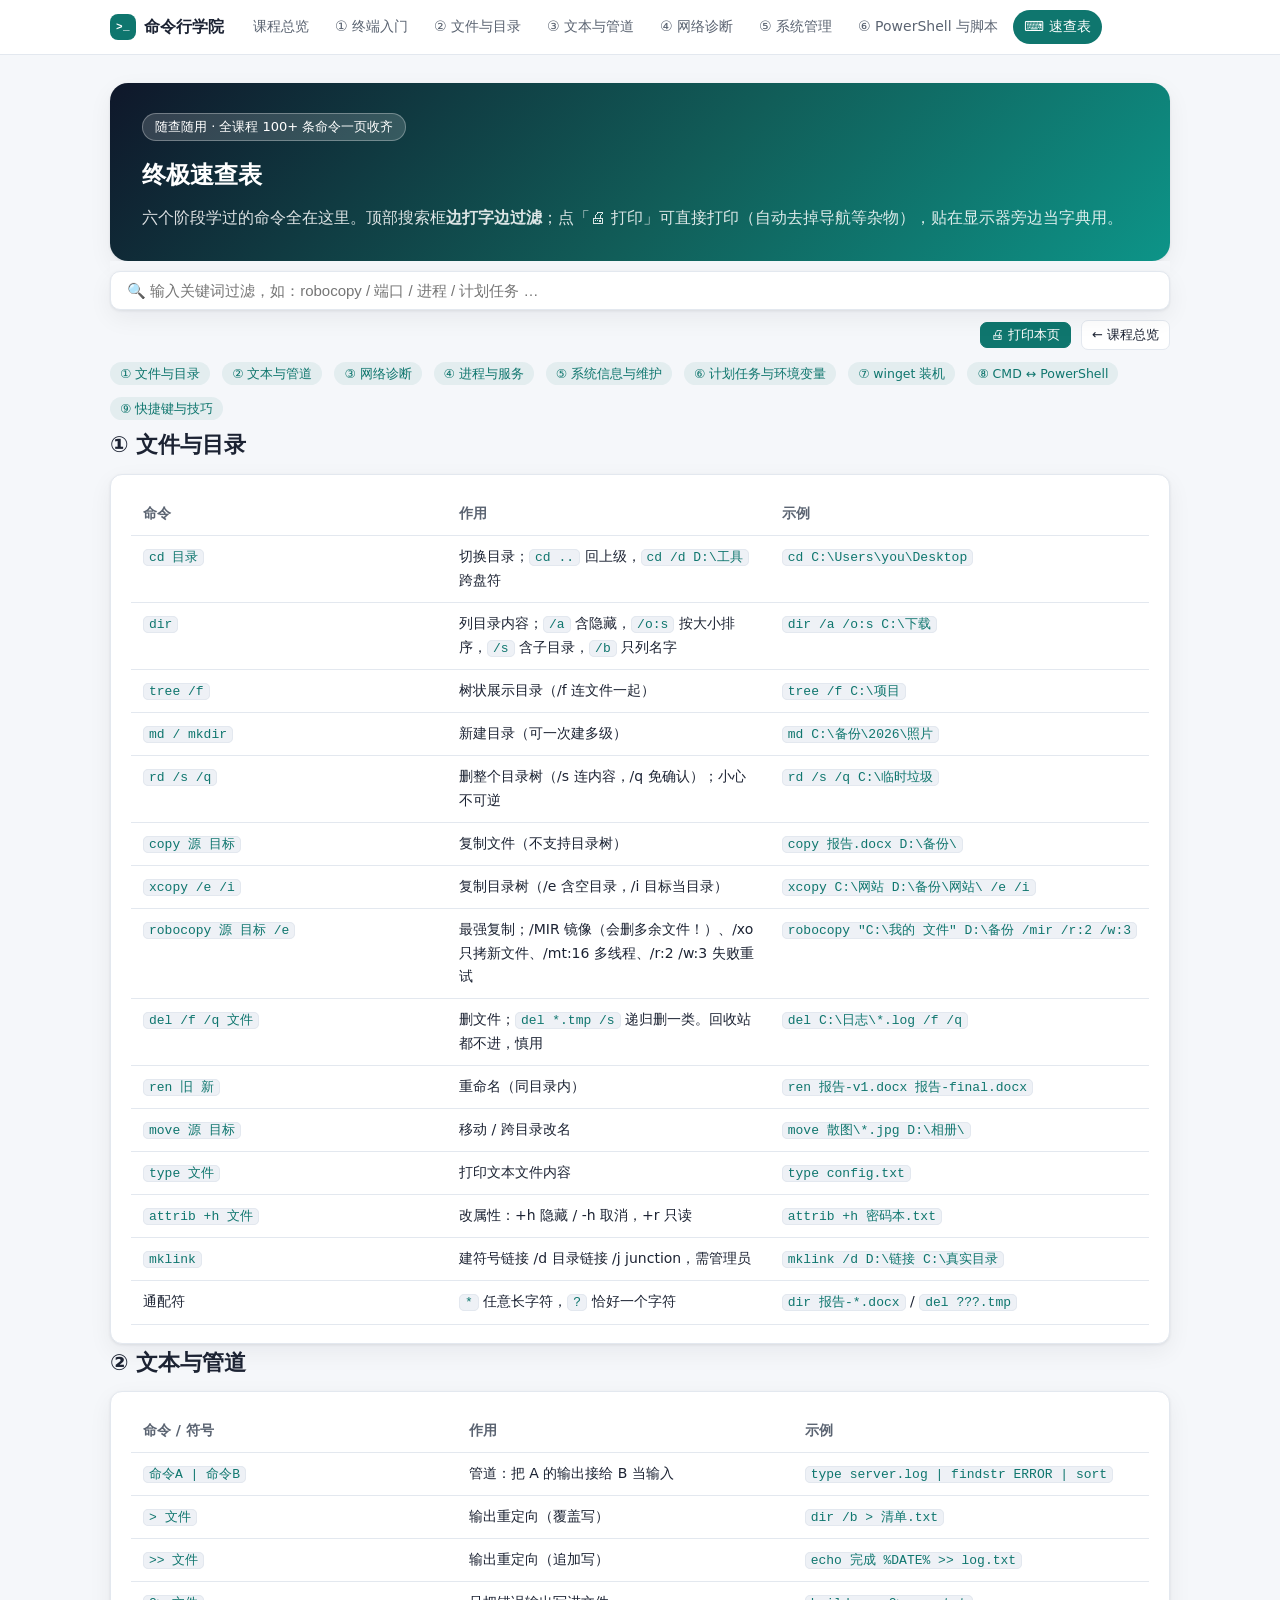
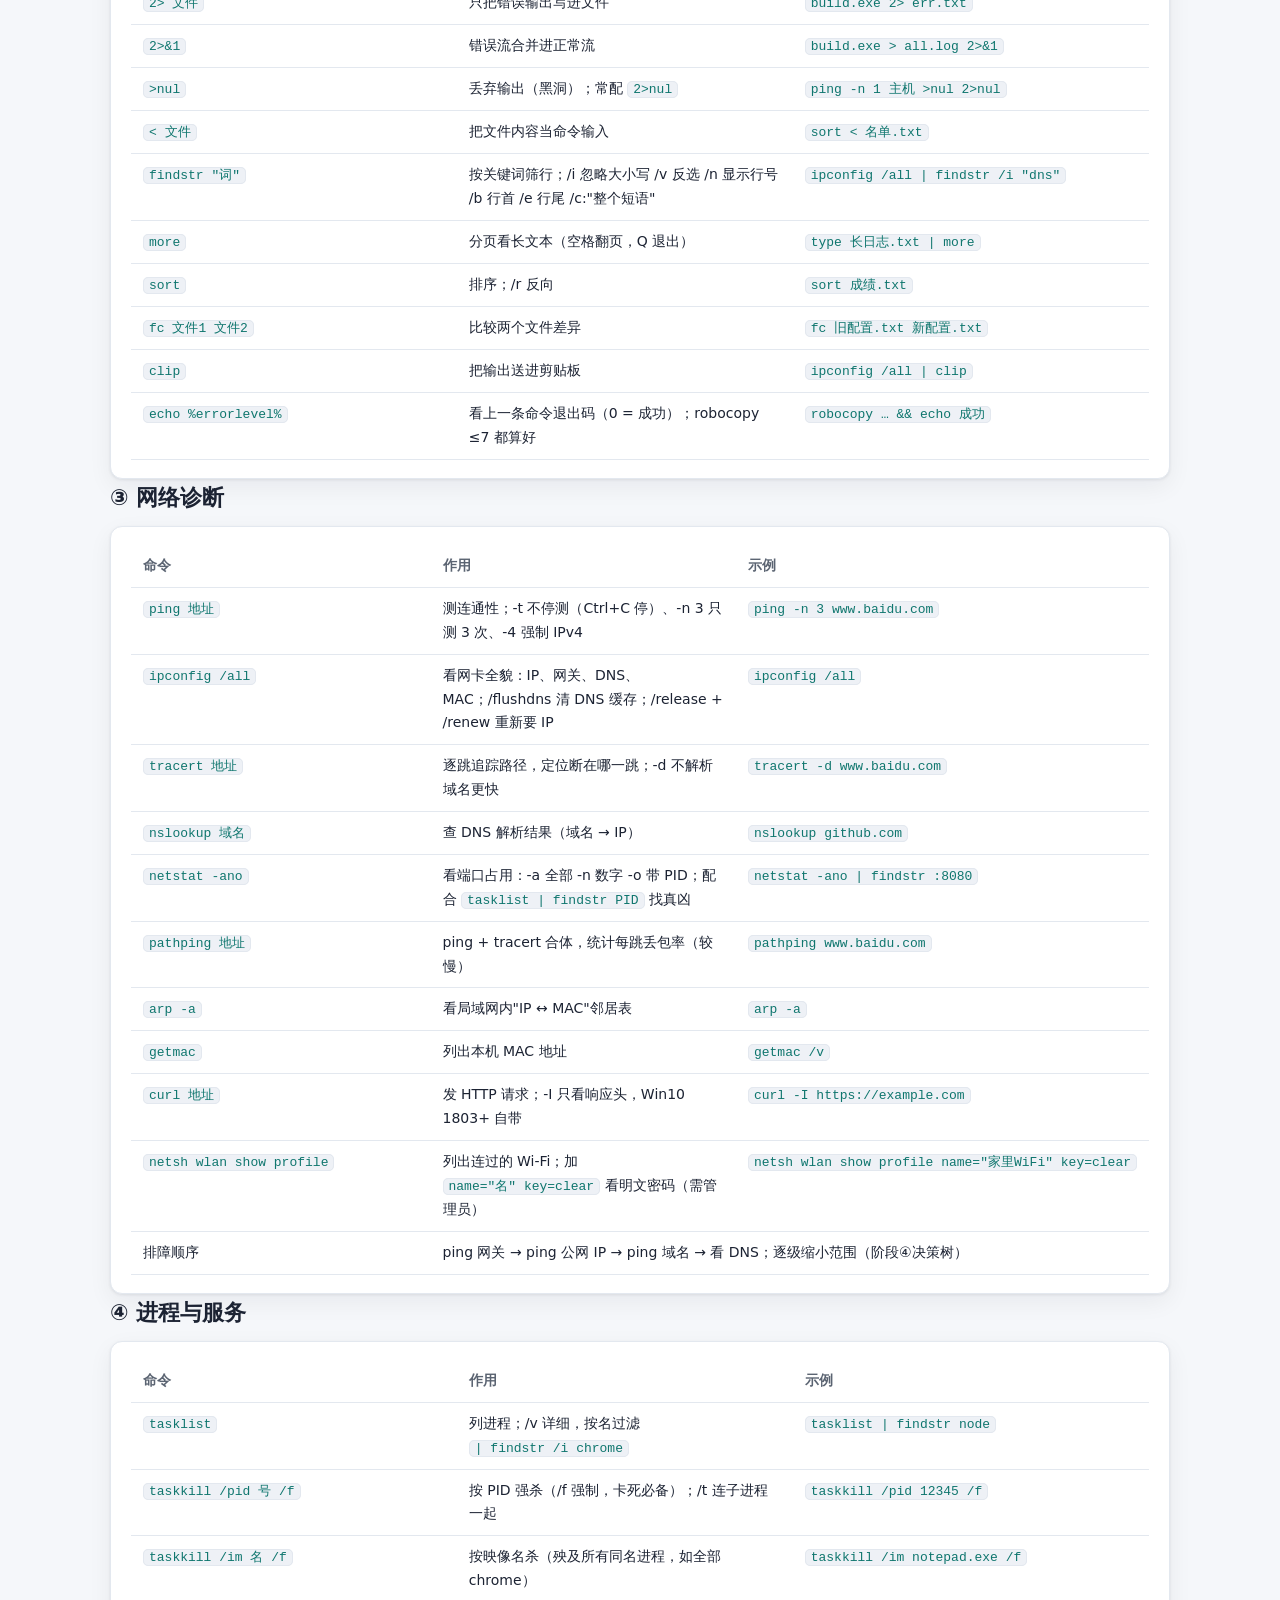
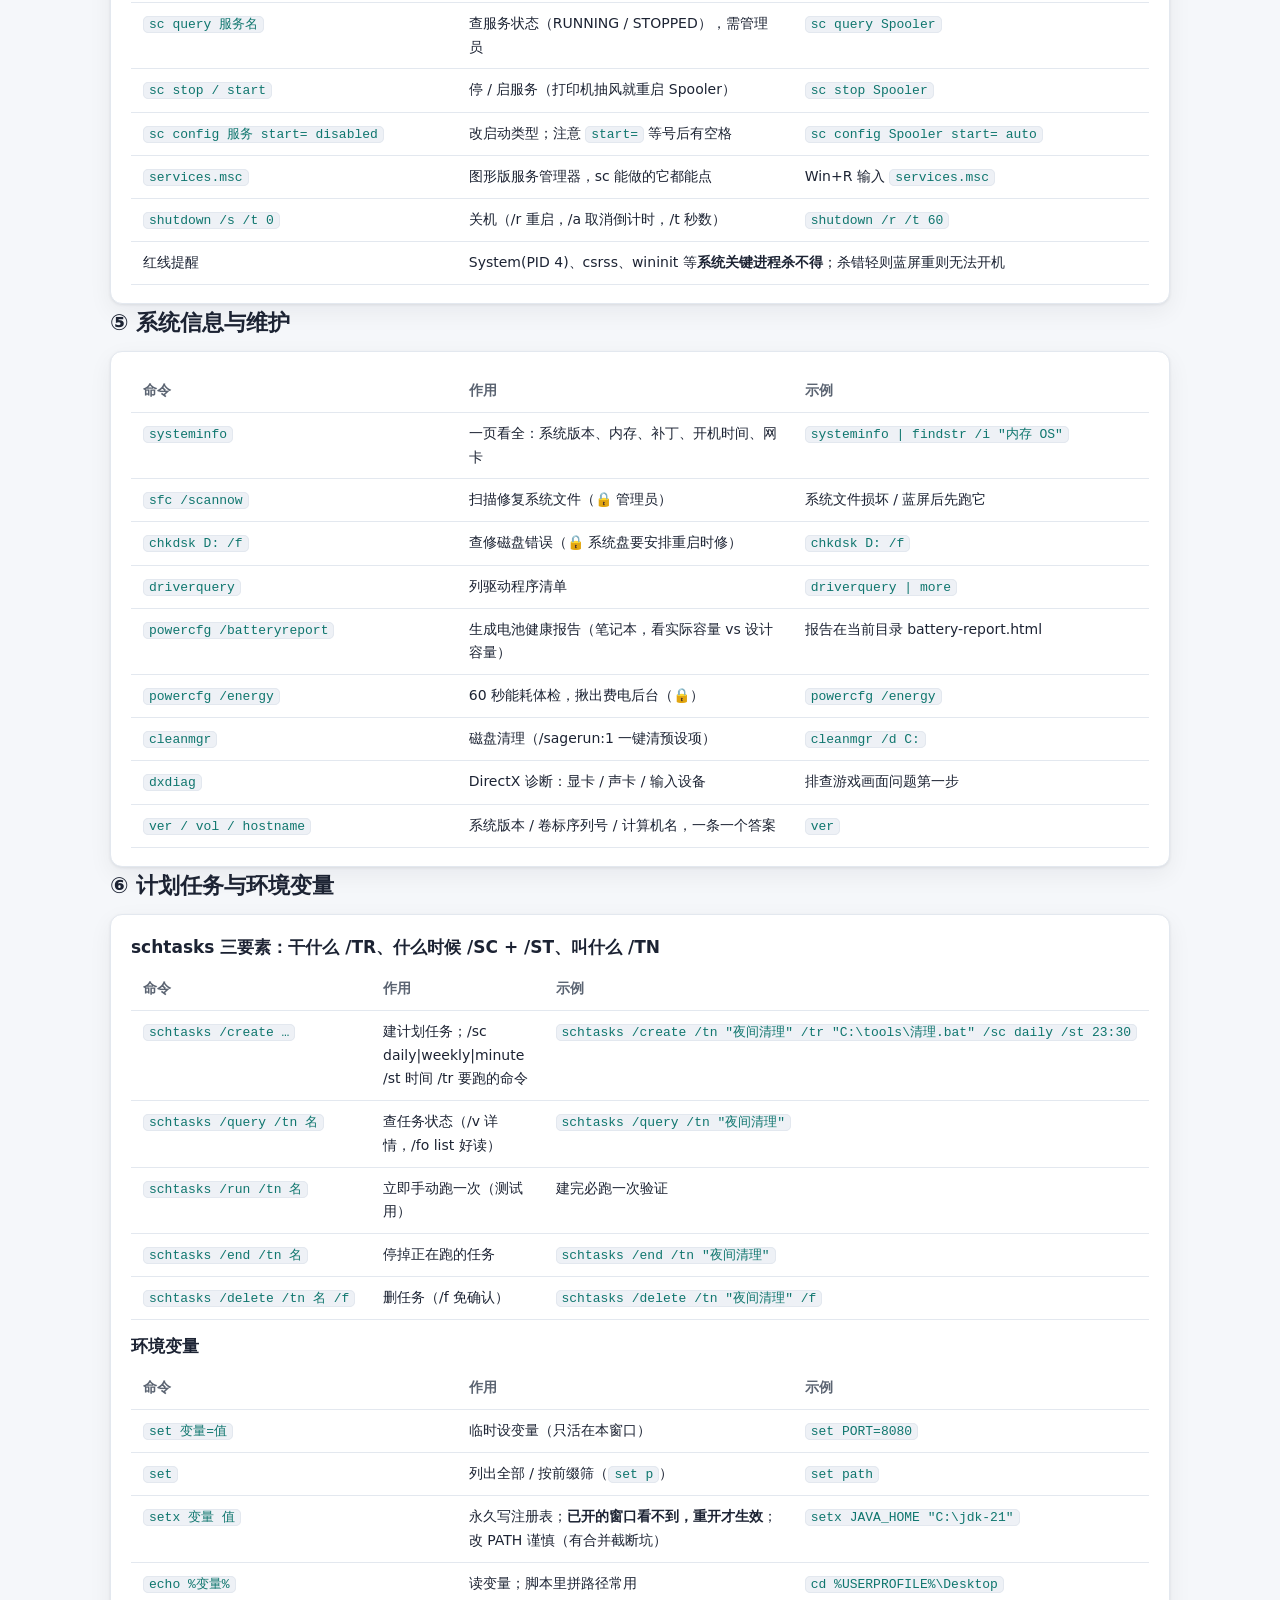
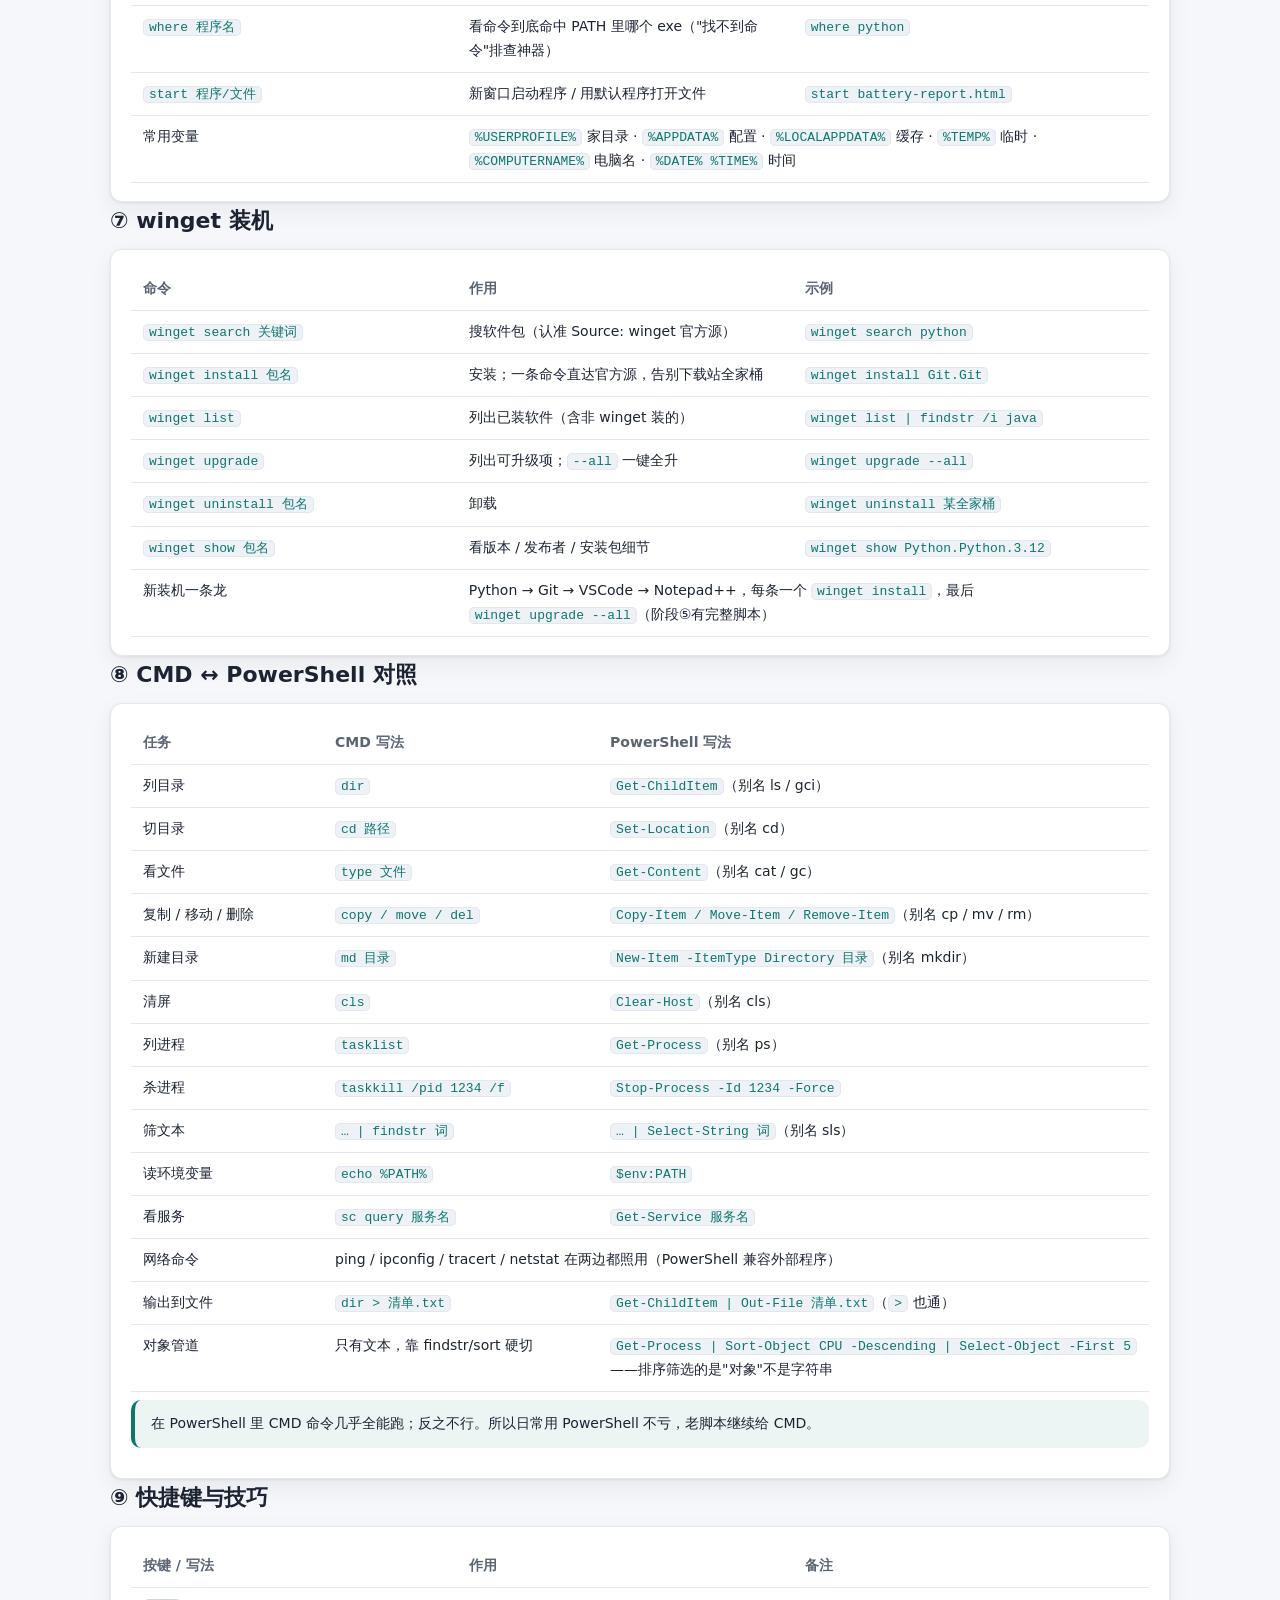
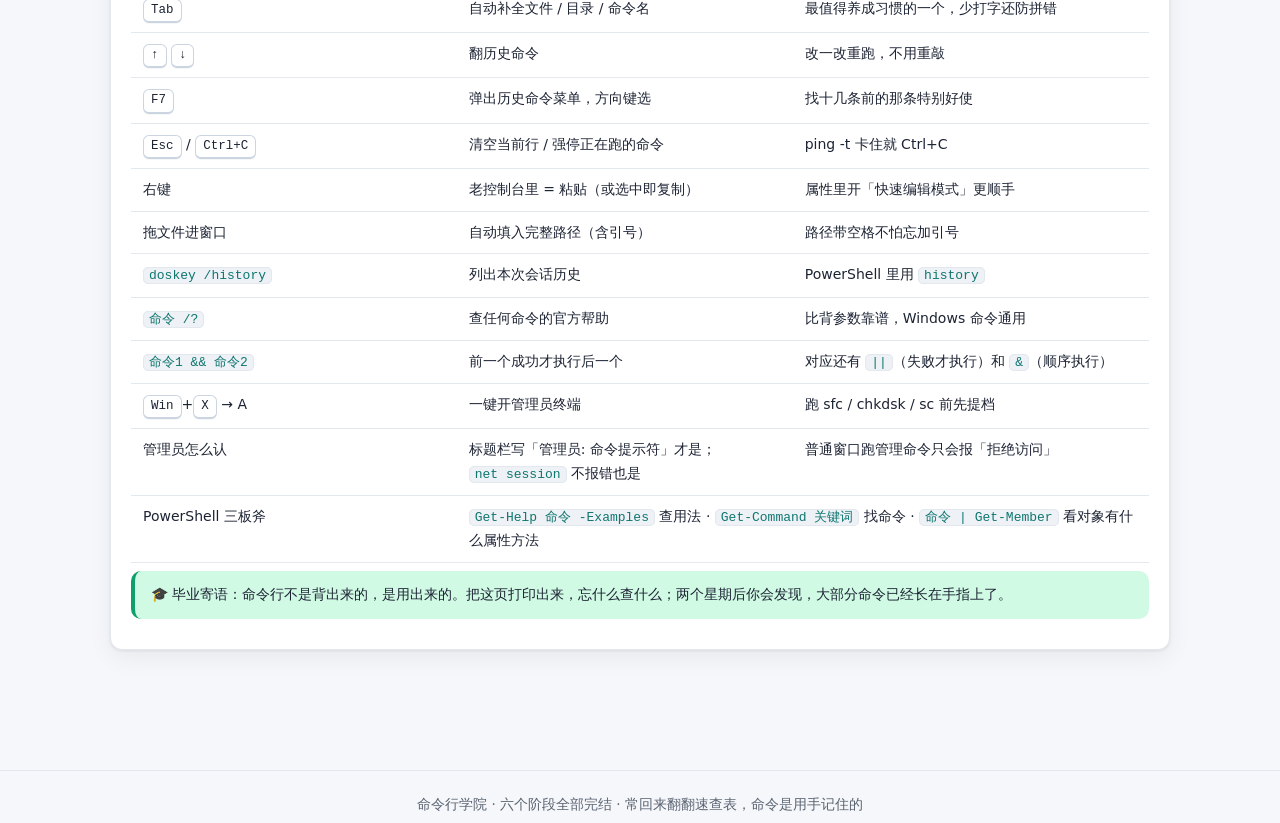
==== cheatsheet.html @ 2fa5308b "init：命令行学院 · Windows 命令行交互式教学站（8 页静态站）" ====
<!DOCTYPE html>
<html lang="zh-CN">
<head>
<meta charset="UTF-8">
<meta name="viewport" content="width=device-width, initial-scale=1.0">
<title>终极速查表 · 命令行学院</title>
<link rel="stylesheet" href="assets/style.css">
</head>
<body>

<header class="topbar">
  <div class="bar">
    <span class="brand"><span class="logo">&gt;_</span>命令行学院</span>
    <nav class="nav">
      <a href="index.html">课程总览</a>
      <a href="stage1.html">① 终端入门</a>
      <a href="stage2.html">② 文件与目录</a>
      <a href="stage3.html">③ 文本与管道</a>
      <a href="stage4.html">④ 网络诊断</a>
      <a href="stage5.html">⑤ 系统管理</a>
      <a href="stage6.html">⑥ PowerShell 与脚本</a>
      <a href="cheatsheet.html">⌨ 速查表</a>
    </nav>
  </div>
</header>

<main class="wrap">

  <section class="hero" style="padding:30px 32px">
    <span class="tag">随查随用 · 全课程 100+ 条命令一页收齐</span>
    <h1 style="font-size:24px">终极速查表</h1>
    <p class="lead">六个阶段学过的命令全在这里。顶部搜索框<b>边打字边过滤</b>；点「🖨 打印」可直接打印（自动去掉导航等杂物），贴在显示器旁边当字典用。</p>
  </section>

  <!-- 吸顶搜索行（打印时自动隐藏） -->
  <div class="filter-row noprint">
    <input id="q" type="text" placeholder="🔍 输入关键词过滤，如：robocopy / 端口 / 进程 / 计划任务 …" autocomplete="off">
  </div>
  <div class="noprint" style="display:flex;align-items:center;gap:10px;margin:0 0 6px;flex-wrap:wrap">
    <span class="muted" id="cnt" style="font-size:13px"></span>
    <span style="flex:1"></span>
    <button class="btn primary sm" type="button" id="btn-print">🖨 打印本页</button>
    <a class="btn sm" href="index.html">← 课程总览</a>
  </div>

  <!-- 章节跳转 -->
  <div class="noprint" style="margin:10px 0 4px;display:flex;gap:8px;flex-wrap:wrap">
    <a class="chip" href="#cs1">① 文件与目录</a>
    <a class="chip" href="#cs2">② 文本与管道</a>
    <a class="chip" href="#cs3">③ 网络诊断</a>
    <a class="chip" href="#cs4">④ 进程与服务</a>
    <a class="chip" href="#cs5">⑤ 系统信息与维护</a>
    <a class="chip" href="#cs6">⑥ 计划任务与环境变量</a>
    <a class="chip" href="#cs7">⑦ winget 装机</a>
    <a class="chip" href="#cs8">⑧ CMD ↔ PowerShell</a>
    <a class="chip" href="#cs9">⑨ 快捷键与技巧</a>
  </div>

  <!-- ============ ① 文件与目录 ============ -->
  <section data-cheat id="cs1">
    <h2>① 文件与目录</h2>
    <div class="card">
      <table class="tbl cheat">
        <thead><tr><th style="width:32%">命令</th><th style="width:33%">作用</th><th>示例</th></tr></thead>
        <tbody>
          <tr><td><code class="inline">cd 目录</code></td><td>切换目录；<code class="inline">cd ..</code> 回上级，<code class="inline">cd /d D:\工具</code> 跨盘符</td><td><code class="inline">cd C:\Users\you\Desktop</code></td></tr>
          <tr><td><code class="inline">dir</code></td><td>列目录内容；<code class="inline">/a</code> 含隐藏，<code class="inline">/o:s</code> 按大小排序，<code class="inline">/s</code> 含子目录，<code class="inline">/b</code> 只列名字</td><td><code class="inline">dir /a /o:s C:\下载</code></td></tr>
          <tr><td><code class="inline">tree /f</code></td><td>树状展示目录（/f 连文件一起）</td><td><code class="inline">tree /f C:\项目</code></td></tr>
          <tr><td><code class="inline">md / mkdir</code></td><td>新建目录（可一次建多级）</td><td><code class="inline">md C:\备份\2026\照片</code></td></tr>
          <tr><td><code class="inline">rd /s /q</code></td><td>删整个目录树（/s 连内容，/q 免确认）；小心不可逆</td><td><code class="inline">rd /s /q C:\临时垃圾</code></td></tr>
          <tr><td><code class="inline">copy 源 目标</code></td><td>复制文件（不支持目录树）</td><td><code class="inline">copy 报告.docx D:\备份\</code></td></tr>
          <tr><td><code class="inline">xcopy /e /i</code></td><td>复制目录树（/e 含空目录，/i 目标当目录）</td><td><code class="inline">xcopy C:\网站 D:\备份\网站\ /e /i</code></td></tr>
          <tr><td><code class="inline">robocopy 源 目标 /e</code></td><td>最强复制；/MIR 镜像（会删多余文件！）、/xo 只拷新文件、/mt:16 多线程、/r:2 /w:3 失败重试</td><td><code class="inline">robocopy "C:\我的 文件" D:\备份 /mir /r:2 /w:3</code></td></tr>
          <tr><td><code class="inline">del /f /q 文件</code></td><td>删文件；<code class="inline">del *.tmp /s</code> 递归删一类。回收站都不进，慎用</td><td><code class="inline">del C:\日志\*.log /f /q</code></td></tr>
          <tr><td><code class="inline">ren 旧 新</code></td><td>重命名（同目录内）</td><td><code class="inline">ren 报告-v1.docx 报告-final.docx</code></td></tr>
          <tr><td><code class="inline">move 源 目标</code></td><td>移动 / 跨目录改名</td><td><code class="inline">move 散图\*.jpg D:\相册\</code></td></tr>
          <tr><td><code class="inline">type 文件</code></td><td>打印文本文件内容</td><td><code class="inline">type config.txt</code></td></tr>
          <tr><td><code class="inline">attrib +h 文件</code></td><td>改属性：+h 隐藏 / -h 取消，+r 只读</td><td><code class="inline">attrib +h 密码本.txt</code></td></tr>
          <tr><td><code class="inline">mklink</code></td><td>建符号链接 /d 目录链接 /j junction，需管理员</td><td><code class="inline">mklink /d D:\链接 C:\真实目录</code></td></tr>
          <tr><td>通配符</td><td><code class="inline">*</code> 任意长字符，<code class="inline">?</code> 恰好一个字符</td><td><code class="inline">dir 报告-*.docx</code> / <code class="inline">del ???.tmp</code></td></tr>
        </tbody>
      </table>
    </div>
  </section>

  <!-- ============ ② 文本与管道 ============ -->
  <section data-cheat id="cs2">
    <h2>② 文本与管道</h2>
    <div class="card">
      <table class="tbl cheat">
        <thead><tr><th style="width:32%">命令 / 符号</th><th style="width:33%">作用</th><th>示例</th></tr></thead>
        <tbody>
          <tr><td><code class="inline">命令A | 命令B</code></td><td>管道：把 A 的输出接给 B 当输入</td><td><code class="inline">type server.log | findstr ERROR | sort</code></td></tr>
          <tr><td><code class="inline">&gt; 文件</code></td><td>输出重定向（覆盖写）</td><td><code class="inline">dir /b &gt; 清单.txt</code></td></tr>
          <tr><td><code class="inline">&gt;&gt; 文件</code></td><td>输出重定向（追加写）</td><td><code class="inline">echo 完成 %DATE% &gt;&gt; log.txt</code></td></tr>
          <tr><td><code class="inline">2&gt; 文件</code></td><td>只把错误输出写进文件</td><td><code class="inline">build.exe 2&gt; err.txt</code></td></tr>
          <tr><td><code class="inline">2&gt;&amp;1</code></td><td>错误流合并进正常流</td><td><code class="inline">build.exe &gt; all.log 2&gt;&amp;1</code></td></tr>
          <tr><td><code class="inline">&gt;nul</code></td><td>丢弃输出（黑洞）；常配 <code class="inline">2&gt;nul</code></td><td><code class="inline">ping -n 1 主机 &gt;nul 2&gt;nul</code></td></tr>
          <tr><td><code class="inline">&lt; 文件</code></td><td>把文件内容当命令输入</td><td><code class="inline">sort &lt; 名单.txt</code></td></tr>
          <tr><td><code class="inline">findstr "词"</code></td><td>按关键词筛行；/i 忽略大小写 /v 反选 /n 显示行号 /b 行首 /e 行尾 /c:"整个短语"</td><td><code class="inline">ipconfig /all | findstr /i "dns"</code></td></tr>
          <tr><td><code class="inline">more</code></td><td>分页看长文本（空格翻页，Q 退出）</td><td><code class="inline">type 长日志.txt | more</code></td></tr>
          <tr><td><code class="inline">sort</code></td><td>排序；/r 反向</td><td><code class="inline">sort 成绩.txt</code></td></tr>
          <tr><td><code class="inline">fc 文件1 文件2</code></td><td>比较两个文件差异</td><td><code class="inline">fc 旧配置.txt 新配置.txt</code></td></tr>
          <tr><td><code class="inline">clip</code></td><td>把输出送进剪贴板</td><td><code class="inline">ipconfig /all | clip</code></td></tr>
          <tr><td><code class="inline">echo %errorlevel%</code></td><td>看上一条命令退出码（0 = 成功）；robocopy ≤7 都算好</td><td><code class="inline">robocopy … &amp;&amp; echo 成功</code></td></tr>
        </tbody>
      </table>
    </div>
  </section>

  <!-- ============ ③ 网络诊断 ============ -->
  <section data-cheat id="cs3">
    <h2>③ 网络诊断</h2>
    <div class="card">
      <table class="tbl cheat">
        <thead><tr><th style="width:32%">命令</th><th style="width:33%">作用</th><th>示例</th></tr></thead>
        <tbody>
          <tr><td><code class="inline">ping 地址</code></td><td>测连通性；-t 不停测（Ctrl+C 停）、-n 3 只测 3 次、-4 强制 IPv4</td><td><code class="inline">ping -n 3 www.baidu.com</code></td></tr>
          <tr><td><code class="inline">ipconfig /all</code></td><td>看网卡全貌：IP、网关、DNS、MAC；/flushdns 清 DNS 缓存；/release + /renew 重新要 IP</td><td><code class="inline">ipconfig /all</code></td></tr>
          <tr><td><code class="inline">tracert 地址</code></td><td>逐跳追踪路径，定位断在哪一跳；-d 不解析域名更快</td><td><code class="inline">tracert -d www.baidu.com</code></td></tr>
          <tr><td><code class="inline">nslookup 域名</code></td><td>查 DNS 解析结果（域名 → IP）</td><td><code class="inline">nslookup github.com</code></td></tr>
          <tr><td><code class="inline">netstat -ano</code></td><td>看端口占用：-a 全部 -n 数字 -o 带 PID；配合 <code class="inline">tasklist | findstr PID</code> 找真凶</td><td><code class="inline">netstat -ano | findstr :8080</code></td></tr>
          <tr><td><code class="inline">pathping 地址</code></td><td>ping + tracert 合体，统计每跳丢包率（较慢）</td><td><code class="inline">pathping www.baidu.com</code></td></tr>
          <tr><td><code class="inline">arp -a</code></td><td>看局域网内"IP ↔ MAC"邻居表</td><td><code class="inline">arp -a</code></td></tr>
          <tr><td><code class="inline">getmac</code></td><td>列出本机 MAC 地址</td><td><code class="inline">getmac /v</code></td></tr>
          <tr><td><code class="inline">curl 地址</code></td><td>发 HTTP 请求；-I 只看响应头，Win10 1803+ 自带</td><td><code class="inline">curl -I https://example.com</code></td></tr>
          <tr><td><code class="inline">netsh wlan show profile</code></td><td>列出连过的 Wi-Fi；加 <code class="inline">name="名" key=clear</code> 看明文密码（需管理员）</td><td><code class="inline">netsh wlan show profile name="家里WiFi" key=clear</code></td></tr>
          <tr><td>排障顺序</td><td colspan="2">ping 网关 → ping 公网 IP → ping 域名 → 看 DNS；逐级缩小范围（阶段④决策树）</td></tr>
        </tbody>
      </table>
    </div>
  </section>

  <!-- ============ ④ 进程与服务 ============ -->
  <section data-cheat id="cs4">
    <h2>④ 进程与服务</h2>
    <div class="card">
      <table class="tbl cheat">
        <thead><tr><th style="width:32%">命令</th><th style="width:33%">作用</th><th>示例</th></tr></thead>
        <tbody>
          <tr><td><code class="inline">tasklist</code></td><td>列进程；/v 详细，按名过滤 <code class="inline">| findstr /i chrome</code></td><td><code class="inline">tasklist | findstr node</code></td></tr>
          <tr><td><code class="inline">taskkill /pid 号 /f</code></td><td>按 PID 强杀（/f 强制，卡死必备）；/t 连子进程一起</td><td><code class="inline">taskkill /pid 12345 /f</code></td></tr>
          <tr><td><code class="inline">taskkill /im 名 /f</code></td><td>按映像名杀（殃及所有同名进程，如全部 chrome）</td><td><code class="inline">taskkill /im notepad.exe /f</code></td></tr>
          <tr><td><code class="inline">sc query 服务名</code></td><td>查服务状态（RUNNING / STOPPED），需管理员</td><td><code class="inline">sc query Spooler</code></td></tr>
          <tr><td><code class="inline">sc stop / start</code></td><td>停 / 启服务（打印机抽风就重启 Spooler）</td><td><code class="inline">sc stop Spooler</code></td></tr>
          <tr><td><code class="inline">sc config 服务 start= disabled</code></td><td>改启动类型；注意 <code class="inline">start=</code> 等号后有空格</td><td><code class="inline">sc config Spooler start= auto</code></td></tr>
          <tr><td><code class="inline">services.msc</code></td><td>图形版服务管理器，sc 能做的它都能点</td><td>Win+R 输入 <code class="inline">services.msc</code></td></tr>
          <tr><td><code class="inline">shutdown /s /t 0</code></td><td>关机（/r 重启，/a 取消倒计时，/t 秒数）</td><td><code class="inline">shutdown /r /t 60</code></td></tr>
          <tr><td>红线提醒</td><td colspan="2">System(PID 4)、csrss、wininit 等<b>系统关键进程杀不得</b>；杀错轻则蓝屏重则无法开机</td></tr>
        </tbody>
      </table>
    </div>
  </section>

  <!-- ============ ⑤ 系统信息与维护 ============ -->
  <section data-cheat id="cs5">
    <h2>⑤ 系统信息与维护</h2>
    <div class="card">
      <table class="tbl cheat">
        <thead><tr><th style="width:32%">命令</th><th style="width:33%">作用</th><th>示例</th></tr></thead>
        <tbody>
          <tr><td><code class="inline">systeminfo</code></td><td>一页看全：系统版本、内存、补丁、开机时间、网卡</td><td><code class="inline">systeminfo | findstr /i "内存 OS"</code></td></tr>
          <tr><td><code class="inline">sfc /scannow</code></td><td>扫描修复系统文件（🔒 管理员）</td><td>系统文件损坏 / 蓝屏后先跑它</td></tr>
          <tr><td><code class="inline">chkdsk D: /f</code></td><td>查修磁盘错误（🔒 系统盘要安排重启时修）</td><td><code class="inline">chkdsk D: /f</code></td></tr>
          <tr><td><code class="inline">driverquery</code></td><td>列驱动程序清单</td><td><code class="inline">driverquery | more</code></td></tr>
          <tr><td><code class="inline">powercfg /batteryreport</code></td><td>生成电池健康报告（笔记本，看实际容量 vs 设计容量）</td><td>报告在当前目录 battery-report.html</td></tr>
          <tr><td><code class="inline">powercfg /energy</code></td><td>60 秒能耗体检，揪出费电后台（🔒）</td><td><code class="inline">powercfg /energy</code></td></tr>
          <tr><td><code class="inline">cleanmgr</code></td><td>磁盘清理（/sagerun:1 一键清预设项）</td><td><code class="inline">cleanmgr /d C:</code></td></tr>
          <tr><td><code class="inline">dxdiag</code></td><td> DirectX 诊断：显卡 / 声卡 / 输入设备</td><td>排查游戏画面问题第一步</td></tr>
          <tr><td><code class="inline">ver / vol / hostname</code></td><td>系统版本 / 卷标序列号 / 计算机名，一条一个答案</td><td><code class="inline">ver</code></td></tr>
        </tbody>
      </table>
    </div>
  </section>

  <!-- ============ ⑥ 计划任务与环境变量 ============ -->
  <section data-cheat id="cs6">
    <h2>⑥ 计划任务与环境变量</h2>
    <div class="card">
      <h3 style="margin-bottom:6px">schtasks 三要素：干什么 /TR、什么时候 /SC + /ST、叫什么 /TN</h3>
      <table class="tbl cheat">
        <thead><tr><th style="width:32%">命令</th><th style="width:33%">作用</th><th>示例</th></tr></thead>
        <tbody>
          <tr><td><code class="inline">schtasks /create …</code></td><td>建计划任务；/sc daily|weekly|minute /st 时间 /tr 要跑的命令</td><td><code class="inline">schtasks /create /tn "夜间清理" /tr "C:\tools\清理.bat" /sc daily /st 23:30</code></td></tr>
          <tr><td><code class="inline">schtasks /query /tn 名</code></td><td>查任务状态（/v 详情，/fo list 好读）</td><td><code class="inline">schtasks /query /tn "夜间清理"</code></td></tr>
          <tr><td><code class="inline">schtasks /run /tn 名</code></td><td>立即手动跑一次（测试用）</td><td>建完必跑一次验证</td></tr>
          <tr><td><code class="inline">schtasks /end /tn 名</code></td><td>停掉正在跑的任务</td><td><code class="inline">schtasks /end /tn "夜间清理"</code></td></tr>
          <tr><td><code class="inline">schtasks /delete /tn 名 /f</code></td><td>删任务（/f 免确认）</td><td><code class="inline">schtasks /delete /tn "夜间清理" /f</code></td></tr>
        </tbody>
      </table>
      <h3 style="margin:12px 0 6px">环境变量</h3>
      <table class="tbl cheat">
        <thead><tr><th style="width:32%">命令</th><th style="width:33%">作用</th><th>示例</th></tr></thead>
        <tbody>
          <tr><td><code class="inline">set 变量=值</code></td><td>临时设变量（只活在本窗口）</td><td><code class="inline">set PORT=8080</code></td></tr>
          <tr><td><code class="inline">set</code></td><td>列出全部 / 按前缀筛（<code class="inline">set p</code>）</td><td><code class="inline">set path</code></td></tr>
          <tr><td><code class="inline">setx 变量 值</code></td><td>永久写注册表；<b>已开的窗口看不到，重开才生效</b>；改 PATH 谨慎（有合并截断坑）</td><td><code class="inline">setx JAVA_HOME "C:\jdk-21"</code></td></tr>
          <tr><td><code class="inline">echo %变量%</code></td><td>读变量；脚本里拼路径常用</td><td><code class="inline">cd %USERPROFILE%\Desktop</code></td></tr>
          <tr><td><code class="inline">where 程序名</code></td><td>看命令到底命中 PATH 里哪个 exe（"找不到命令"排查神器）</td><td><code class="inline">where python</code></td></tr>
          <tr><td><code class="inline">start 程序/文件</code></td><td>新窗口启动程序 / 用默认程序打开文件</td><td><code class="inline">start battery-report.html</code></td></tr>
          <tr><td>常用变量</td><td colspan="2"><code class="inline">%USERPROFILE%</code> 家目录 · <code class="inline">%APPDATA%</code> 配置 · <code class="inline">%LOCALAPPDATA%</code> 缓存 · <code class="inline">%TEMP%</code> 临时 · <code class="inline">%COMPUTERNAME%</code> 电脑名 · <code class="inline">%DATE% %TIME%</code> 时间</td></tr>
        </tbody>
      </table>
    </div>
  </section>

  <!-- ============ ⑦ winget 装机 ============ -->
  <section data-cheat id="cs7">
    <h2>⑦ winget 装机</h2>
    <div class="card">
      <table class="tbl cheat">
        <thead><tr><th style="width:32%">命令</th><th style="width:33%">作用</th><th>示例</th></tr></thead>
        <tbody>
          <tr><td><code class="inline">winget search 关键词</code></td><td>搜软件包（认准 Source: winget 官方源）</td><td><code class="inline">winget search python</code></td></tr>
          <tr><td><code class="inline">winget install 包名</code></td><td>安装；一条命令直达官方源，告别下载站全家桶</td><td><code class="inline">winget install Git.Git</code></td></tr>
          <tr><td><code class="inline">winget list</code></td><td>列出已装软件（含非 winget 装的）</td><td><code class="inline">winget list | findstr /i java</code></td></tr>
          <tr><td><code class="inline">winget upgrade</code></td><td>列出可升级项；<code class="inline">--all</code> 一键全升</td><td><code class="inline">winget upgrade --all</code></td></tr>
          <tr><td><code class="inline">winget uninstall 包名</code></td><td>卸载</td><td><code class="inline">winget uninstall 某全家桶</code></td></tr>
          <tr><td><code class="inline">winget show 包名</code></td><td>看版本 / 发布者 / 安装包细节</td><td><code class="inline">winget show Python.Python.3.12</code></td></tr>
          <tr><td>新装机一条龙</td><td colspan="2">Python → Git → VSCode → Notepad++，每条一个 <code class="inline">winget install</code>，最后 <code class="inline">winget upgrade --all</code>（阶段⑤有完整脚本）</td></tr>
        </tbody>
      </table>
    </div>
  </section>

  <!-- ============ ⑧ CMD ↔ PowerShell ============ -->
  <section data-cheat id="cs8">
    <h2>⑧ CMD ↔ PowerShell 对照</h2>
    <div class="card">
      <table class="tbl cheat">
        <thead><tr><th style="width:30%">任务</th><th style="width:33%">CMD 写法</th><th>PowerShell 写法</th></tr></thead>
        <tbody>
          <tr><td>列目录</td><td><code class="inline">dir</code></td><td><code class="inline">Get-ChildItem</code>（别名 ls / gci）</td></tr>
          <tr><td>切目录</td><td><code class="inline">cd 路径</code></td><td><code class="inline">Set-Location</code>（别名 cd）</td></tr>
          <tr><td>看文件</td><td><code class="inline">type 文件</code></td><td><code class="inline">Get-Content</code>（别名 cat / gc）</td></tr>
          <tr><td>复制 / 移动 / 删除</td><td><code class="inline">copy / move / del</code></td><td><code class="inline">Copy-Item / Move-Item / Remove-Item</code>（别名 cp / mv / rm）</td></tr>
          <tr><td>新建目录</td><td><code class="inline">md 目录</code></td><td><code class="inline">New-Item -ItemType Directory 目录</code>（别名 mkdir）</td></tr>
          <tr><td>清屏</td><td><code class="inline">cls</code></td><td><code class="inline">Clear-Host</code>（别名 cls）</td></tr>
          <tr><td>列进程</td><td><code class="inline">tasklist</code></td><td><code class="inline">Get-Process</code>（别名 ps）</td></tr>
          <tr><td>杀进程</td><td><code class="inline">taskkill /pid 1234 /f</code></td><td><code class="inline">Stop-Process -Id 1234 -Force</code></td></tr>
          <tr><td>筛文本</td><td><code class="inline">… | findstr 词</code></td><td><code class="inline">… | Select-String 词</code>（别名 sls）</td></tr>
          <tr><td>读环境变量</td><td><code class="inline">echo %PATH%</code></td><td><code class="inline">$env:PATH</code></td></tr>
          <tr><td>看服务</td><td><code class="inline">sc query 服务名</code></td><td><code class="inline">Get-Service 服务名</code></td></tr>
          <tr><td>网络命令</td><td colspan="2">ping / ipconfig / tracert / netstat 在两边都照用（PowerShell 兼容外部程序）</td></tr>
          <tr><td>输出到文件</td><td><code class="inline">dir &gt; 清单.txt</code></td><td><code class="inline">Get-ChildItem | Out-File 清单.txt</code>（<code class="inline">&gt;</code> 也通）</td></tr>
          <tr><td>对象管道</td><td>只有文本，靠 findstr/sort 硬切</td><td><code class="inline">Get-Process | Sort-Object CPU -Descending | Select-Object -First 5</code>——排序筛选的是"对象"不是字符串</td></tr>
        </tbody>
      </table>
      <div class="callout info" style="margin-top:8px">在 PowerShell 里 CMD 命令几乎全能跑；反之不行。所以日常用 PowerShell 不亏，老脚本继续给 CMD。</div>
    </div>
  </section>

  <!-- ============ ⑨ 快捷键与技巧 ============ -->
  <section data-cheat id="cs9">
    <h2>⑨ 快捷键与技巧</h2>
    <div class="card">
      <table class="tbl cheat">
        <thead><tr><th style="width:32%">按键 / 写法</th><th style="width:33%">作用</th><th>备注</th></tr></thead>
        <tbody>
          <tr><td><span class="kbd">Tab</span></td><td>自动补全文件 / 目录 / 命令名</td><td>最值得养成习惯的一个，少打字还防拼错</td></tr>
          <tr><td><span class="kbd">↑</span> <span class="kbd">↓</span></td><td>翻历史命令</td><td>改一改重跑，不用重敲</td></tr>
          <tr><td><span class="kbd">F7</span></td><td>弹出历史命令菜单，方向键选</td><td>找十几条前的那条特别好使</td></tr>
          <tr><td><span class="kbd">Esc</span> / <span class="kbd">Ctrl+C</span></td><td>清空当前行 / 强停正在跑的命令</td><td>ping -t 卡住就 Ctrl+C</td></tr>
          <tr><td>右键</td><td>老控制台里 = 粘贴（或选中即复制）</td><td>属性里开「快速编辑模式」更顺手</td></tr>
          <tr><td>拖文件进窗口</td><td>自动填入完整路径（含引号）</td><td>路径带空格不怕忘加引号</td></tr>
          <tr><td><code class="inline">doskey /history</code></td><td>列出本次会话历史</td><td>PowerShell 里用 <code class="inline">history</code></td></tr>
          <tr><td><code class="inline">命令 /?</code></td><td>查任何命令的官方帮助</td><td>比背参数靠谱，Windows 命令通用</td></tr>
          <tr><td><code class="inline">命令1 &amp;&amp; 命令2</code></td><td>前一个成功才执行后一个</td><td>对应还有 <code class="inline">||</code>（失败才执行）和 <code class="inline">&amp;</code>（顺序执行）</td></tr>
          <tr><td><span class="kbd">Win</span>+<span class="kbd">X</span> → A</td><td>一键开管理员终端</td><td>跑 sfc / chkdsk / sc 前先提档</td></tr>
          <tr><td>管理员怎么认</td><td>标题栏写「管理员: 命令提示符」才是；<code class="inline">net session</code> 不报错也是</td><td>普通窗口跑管理命令只会报「拒绝访问」</td></tr>
          <tr><td>PowerShell 三板斧</td><td colspan="2"><code class="inline">Get-Help 命令 -Examples</code> 查用法 · <code class="inline">Get-Command 关键词</code> 找命令 · <code class="inline">命令 | Get-Member</code> 看对象有什么属性方法</td></tr>
        </tbody>
      </table>
      <div class="callout ok" style="margin-top:8px">🎓 毕业寄语：命令行不是背出来的，是用出来的。把这页打印出来，忘什么查什么；两个星期后你会发现，大部分命令已经长在手指上了。</div>
    </div>
  </section>

</main>

<footer class="foot">命令行学院 · 六个阶段全部完结 · 常回来翻翻速查表，命令是用手记住的</footer>

<script src="assets/app.js"></script>
<script>
(function () {
  var q = document.getElementById('q');
  var cnt = document.getElementById('cnt');
  var secs = [].slice.call(document.querySelectorAll('section[data-cheat]'));

  /* 实时过滤：命中行保留，其余加 tr.hide；整节全空则整节隐藏；顶部显示命中数 */
  q.addEventListener('input', function () {
    var kw = q.value.trim().toLowerCase();
    var hits = 0;
    secs.forEach(function (sec) {
      var shown = 0;
      sec.querySelectorAll('tbody tr').forEach(function (tr) {
        var ok = !kw || tr.textContent.toLowerCase().indexOf(kw) > -1;
        tr.classList.toggle('hide', !ok);
        if (ok) shown++;
      });
      sec.hidden = kw !== '' && shown === 0;
      hits += shown;
    });
    cnt.textContent = kw === '' ? '' : ('命中 ' + hits + ' 条命令');
  });

  document.getElementById('btn-print').addEventListener('click', function () {
    window.print();
  });
})();
</script>

</body>
</html>
---- assets/style.css ----
:root {
  --bg: #f5f7fa;
  --panel: #ffffff;
  --ink: #1c2333;
  --muted: #5b6472;
  --line: #e3e8ef;
  --brand: #0f766e;
  --brand-soft: rgba(15, 118, 110, 0.08);
  --brand-ink: #ffffff;
  --green: #0e9f6e;
  --warn: #d97706;
  --danger: #dc2626;
  --yellow: #ca8a04;
  --code-bg: #0f172a;
  --code-ink: #e2e8f0;
  --radius: 12px;
  --shadow: 0 1px 3px rgba(16, 24, 40, .08), 0 8px 24px rgba(16, 24, 40, .06);
}
* { box-sizing: border-box; }
html { scroll-behavior: smooth; }
body {
  margin: 0;
  background: var(--bg);
  color: var(--ink);
  font-family: "Segoe UI", "PingFang SC", "Microsoft YaHei", system-ui, sans-serif;
  font-size: 15px;
  line-height: 1.7;
}
a { color: var(--brand); text-decoration: none; }
a:hover { text-decoration: underline; }
h1 { font-size: 28px; margin: 0 0 8px; }
h2 { font-size: 22px; margin: 0 0 10px; }
h3 { font-size: 17px; margin: 0 0 8px; }
p { margin: 8px 0; }
.muted { color: var(--muted); }
.lead { font-size: 16px; color: var(--muted); margin: 6px 0 0; }

/* ---------- layout ---------- */
.topbar {
  position: sticky; top: 0; z-index: 50;
  background: rgba(255, 255, 255, .92);
  backdrop-filter: blur(8px);
  border-bottom: 1px solid var(--line);
}
.topbar .bar {
  max-width: 1100px; margin: 0 auto; padding: 10px 20px;
  display: flex; align-items: center; gap: 18px; flex-wrap: wrap;
}
.brand { font-weight: 700; font-size: 16px; color: var(--ink); display: flex; align-items: center; gap: 8px; }
.brand .logo {
  width: 26px; height: 26px; border-radius: 8px; background: var(--brand);
  color: #fff; display: inline-flex; align-items: center; justify-content: center;
  font-size: 11px; font-weight: 700; font-family: Consolas, monospace; letter-spacing: .5px;
}
.nav { display: flex; gap: 4px; flex-wrap: wrap; }
.nav a {
  padding: 5px 11px; border-radius: 999px; color: var(--muted); font-size: 14px;
}
.nav a:hover { background: var(--brand-soft); text-decoration: none; color: var(--brand); }
.nav a.active { background: var(--brand); color: #fff; }
.wrap { max-width: 1100px; margin: 0 auto; padding: 28px 20px 60px; }
.section { margin-top: 40px; }
.grid { display: grid; gap: 16px; }
.g2 { grid-template-columns: 1fr 1fr; }
.g3 { grid-template-columns: repeat(3, 1fr); }
@media (max-width: 800px) { .g2, .g3 { grid-template-columns: 1fr; } }

/* ---------- components ---------- */
.card {
  background: var(--panel); border: 1px solid var(--line);
  border-radius: var(--radius); box-shadow: var(--shadow);
  padding: 18px 20px;
}
.card h3 { display: flex; align-items: center; gap: 8px; }
.hero {
  background: linear-gradient(135deg, #0f172a 0%, #115e59 55%, #0d9488 100%);
  color: #fff; border-radius: 18px; padding: 40px 36px; box-shadow: var(--shadow);
}
.hero h1 { color: #fff; }
.hero .lead { color: rgba(255, 255, 255, .85); }
.hero .tag { display: inline-block; background: rgba(255,255,255,.16); border: 1px solid rgba(255,255,255,.3); padding: 2px 12px; border-radius: 999px; font-size: 13px; margin-bottom: 14px; }
.hero .pwrap .progress { background: rgba(255,255,255,.2); }
.hero .plabel { color: rgba(255, 255, 255, .9); }

.chip {
  display: inline-block; background: var(--brand-soft); color: var(--brand);
  border-radius: 999px; padding: 1px 10px; font-size: 12.5px; margin: 2px 4px 2px 0;
}
.btn {
  display: inline-flex; align-items: center; gap: 6px;
  background: var(--panel); color: var(--ink);
  border: 1px solid var(--line); border-radius: 9px;
  padding: 6px 14px; font-size: 14px; cursor: pointer;
}
.btn:hover { border-color: var(--brand); color: var(--brand); }
.btn.primary { background: var(--brand); border-color: var(--brand); color: #fff; }
.btn.primary:hover { opacity: .9; color: #fff; }
.btn:disabled { opacity: .45; cursor: not-allowed; }
.btn.sm { padding: 3px 10px; font-size: 13px; border-radius: 7px; }

.pwrap { display: flex; align-items: center; gap: 12px; margin: 12px 0; }
.progress { flex: 1; height: 10px; background: #e9edf3; border-radius: 999px; overflow: hidden; }
.progress .fill { height: 100%; width: 0; background: var(--brand); border-radius: 999px; transition: width .35s; }
.plabel { font-size: 13px; color: var(--muted); white-space: nowrap; }

.check label {
  display: flex; gap: 9px; align-items: flex-start;
  padding: 7px 10px; border-radius: 9px; cursor: pointer;
}
.check label:hover { background: var(--brand-soft); }
.check input { margin-top: 4px; accent-color: var(--brand); width: 15px; height: 15px; flex: none; }
.check input:checked + span { color: var(--muted); }

pre.code {
  background: var(--code-bg); color: var(--code-ink);
  border-radius: 10px; padding: 14px 16px; overflow-x: auto;
  font-family: Consolas, "Cascadia Code", "Courier New", monospace;
  font-size: 13px; line-height: 1.65; margin: 10px 0;
}
pre.code .cm { color: #94a3b8; }
pre.code .kw { color: #5eead4; }
pre.code .st { color: #fbbf24; }
code.inline {
  background: #eef1f6; border: 1px solid var(--line); border-radius: 5px;
  padding: 0 5px; font-family: Consolas, monospace; font-size: 13px; color: #0f766e;
}
.callout { border-radius: 10px; padding: 12px 16px; margin: 12px 0; font-size: 14px; }
.callout.info { background: var(--brand-soft); border-left: 4px solid var(--brand); }
.callout.warn { background: #fef3c7; border-left: 4px solid var(--warn); }
.callout.ok { background: #d1fae5; border-left: 4px solid var(--green); }

table.tbl { width: 100%; border-collapse: collapse; font-size: 14px; }
table.tbl th, table.tbl td { text-align: left; padding: 9px 12px; border-bottom: 1px solid var(--line); vertical-align: top; }
table.tbl th { color: var(--muted); font-weight: 600; white-space: nowrap; }
table.tbl td code.inline { white-space: nowrap; }

.tabs { display: flex; gap: 6px; flex-wrap: wrap; margin-bottom: 12px; }
.tabs .tab {
  border: 1px solid var(--line); background: var(--panel); color: var(--muted);
  border-radius: 999px; padding: 5px 15px; font-size: 14px; cursor: pointer;
}
.tabs .tab.active { background: var(--brand); border-color: var(--brand); color: #fff; }
.tabpanel[hidden] { display: none; }

details.acc { border: 1px solid var(--line); border-radius: 10px; background: var(--panel); margin-bottom: 10px; overflow: hidden; }
details.acc summary {
  padding: 11px 16px; cursor: pointer; font-weight: 600; list-style: none;
  display: flex; align-items: center; gap: 10px; user-select: none;
}
details.acc summary::-webkit-details-marker { display: none; }
details.acc summary::before { content: "+"; color: var(--brand); font-weight: 700; width: 14px; }
details.acc[open] summary::before { content: "−"; }
details.acc[open] summary { border-bottom: 1px solid var(--line); background: var(--brand-soft); }
details.acc .acc-body { padding: 12px 16px; font-size: 14px; }

.stagecard { position: relative; display: block; }
.stagecard .num {
  width: 34px; height: 34px; border-radius: 10px; background: var(--brand);
  color: #fff; font-weight: 700; display: inline-flex; align-items: center; justify-content: center;
  font-size: 16px; margin-bottom: 10px;
}
.stagecard h3 { display: block; }
.stagecard .go { margin-top: 10px; font-size: 14px; font-weight: 600; }

.flow { display: flex; align-items: center; gap: 6px; flex-wrap: wrap; margin: 14px 0; }
.flow .fnode {
  background: var(--panel); border: 1px solid var(--line); border-radius: 10px;
  padding: 8px 14px; font-size: 13.5px; text-align: center; box-shadow: var(--shadow);
}
.flow .fnode b { display: block; font-size: 14px; }
.flow .farrow { color: var(--brand); font-weight: 700; }

.foot { border-top: 1px solid var(--line); margin-top: 60px; padding: 22px 20px 40px; text-align: center; color: var(--muted); font-size: 13.5px; }

/* ---------- 终端窗口组件 ---------- */
.term { background: #0c121f; border-radius: 12px; overflow: hidden; box-shadow: var(--shadow); border: 1px solid #1d2a45; }
.term-bar { display: flex; align-items: center; gap: 6px; padding: 8px 12px; background: #101a2e; border-bottom: 1px solid #1d2a45; }
.term-bar .tdot { width: 10px; height: 10px; border-radius: 50%; }
.term-bar .ttitle { flex: 1; text-align: center; color: #8fa3c8; font-size: 12.5px; font-family: Consolas, monospace; overflow: hidden; text-overflow: ellipsis; white-space: nowrap; }
.term-body {
  padding: 12px 16px; min-height: 60px; max-height: 380px; overflow-y: auto;
  font-family: Consolas, "Cascadia Code", monospace; font-size: 13px; line-height: 1.7; color: #d7e3f8; white-space: pre-wrap; word-break: break-all;
}
.term-body .pr { color: #5eead4; font-weight: 600; }
.term-body .cm { color: #64748b; }
.term-body .hl { color: #fbbf24; }
.term-body .err { color: #f87171; }
.term-body .ok { color: #4ade80; }
.term-in { display: flex; align-items: center; gap: 8px; padding: 10px 16px; border-top: 1px solid #1d2a45; background: #0e1626; }
.term-in .pr { color: #5eead4; font-family: Consolas, monospace; font-size: 13px; font-weight: 600; white-space: nowrap; }
.term-in input {
  flex: 1; background: transparent; border: none; outline: none; color: #e2e8f0;
  font-family: Consolas, monospace; font-size: 13px;
}
.term-in input::placeholder { color: #475569; }

.kbd {
  display: inline-block; border: 1px solid #cbd5e1; border-bottom-width: 2.5px; border-radius: 6px;
  background: #fff; padding: 0 7px; font-family: Consolas, monospace; font-size: 12.5px; color: var(--ink);
  box-shadow: 0 1px 0 rgba(16,24,40,.04); white-space: nowrap;
}

.tree {
  font-family: Consolas, monospace; font-size: 13px; line-height: 1.8;
  background: var(--code-bg); color: var(--code-ink); border-radius: 10px;
  padding: 14px 18px; overflow-x: auto; white-space: pre;
}
.tree .d { color: #5eead4; font-weight: 600; }
.tree .f { color: #e2e8f0; }
.tree .hidden { color: #64748b; }
.tree .mark { color: #fbbf24; }

/* 命令解剖台 */
.anat { cursor: pointer; border-radius: 4px; padding: 1px 3px; }
.anat:hover { background: var(--brand-soft); }
.anat.on { background: var(--brand-soft); outline: 1px solid var(--brand); }
.anat-box { font-family: Consolas, monospace; font-size: 13px; line-height: 1.9; background: var(--code-bg); color: var(--code-ink); border-radius: 10px; padding: 14px 16px; overflow-x: auto; white-space: pre-wrap; word-break: break-word; }
.anat-box .k { color: #5eead4; }

/* 管道实验室 */
.plstage {
  background: #0d1526; border: 1px solid #233256; border-radius: 10px;
  padding: 8px 12px; font-family: Consolas, monospace; font-size: 12.5px; color: #c9d6f5;
  transition: all .3s; min-width: 130px; text-align: center;
}
.plstage.on { border-color: var(--brand); color: #fff; box-shadow: 0 0 12px rgba(15, 118, 110, .45); }
.plstage .lb { display: block; color: #64748b; font-size: 11px; margin-bottom: 2px; }
.plrow { display: flex; align-items: center; gap: 8px; flex-wrap: wrap; justify-content: center; margin: 10px 0; }
.plarrow { color: var(--brand); font-weight: 700; font-size: 16px; }

/* 输出行高亮 */
.outline-table td.hit { background: var(--brand-soft); }
.ln { display: block; padding: 1px 4px; border-radius: 4px; }
.ln.on { background: var(--brand-soft); outline: 1px solid var(--brand); }

/* 进程表 */
.ptable { width: 100%; border-collapse: collapse; font-family: Consolas, monospace; font-size: 12.5px; }
.ptable th, .ptable td { text-align: left; padding: 6px 10px; border-bottom: 1px solid #1d2a45; }
.ptable th { color: #8fa3c8; font-weight: 600; }
.ptable tbody tr { transition: opacity .5s; color: #d7e3f8; }
.ptable tbody tr.dead { opacity: .28; text-decoration: line-through; }
.ptable tbody tr.pick { background: var(--brand-soft); outline: 1px solid var(--brand); }

/* 决策树 / 排障步骤 */
.dx { display: flex; flex-direction: column; gap: 0; }
.dx-step { position: relative; padding: 0 0 18px 30px; }
.dx-step::before {
  content: ""; position: absolute; left: 9px; top: 6px; bottom: -2px;
  width: 2px; background: var(--line);
}
.dx-step:last-child::before { display: none; }
.dx-step .dot {
  position: absolute; left: 0; top: 4px; width: 20px; height: 20px; border-radius: 50%;
  background: var(--panel); border: 2px solid var(--line); color: var(--muted);
  font-size: 11px; font-weight: 700; display: flex; align-items: center; justify-content: center;
}
.dx-step.done .dot { border-color: var(--green); background: #d1fae5; color: #065f46; }
.dx-step.bad .dot { border-color: var(--danger); background: #fee2e2; color: #991b1b; }
.dx-step.on .dot { border-color: var(--brand); color: var(--brand); }

/* quiz / lab */
.opts { display: flex; flex-wrap: wrap; gap: 8px; margin: 10px 0; }
.opt {
  border: 1px solid var(--line); background: var(--panel); border-radius: 9px;
  padding: 6px 14px; font-size: 14px; cursor: pointer;
}
.opt:hover { border-color: var(--brand); }
.opt.correct { background: #d1fae5; border-color: var(--green); color: #065f46; font-weight: 600; }
.opt.wrong { background: #fee2e2; border-color: var(--danger); color: #991b1b; }
.explain { border-radius: 9px; padding: 10px 14px; font-size: 13.5px; margin-top: 8px; background: #f1f5f9; border-left: 4px solid var(--brand); }
.explain.good { background: #d1fae5; border-left-color: var(--green); }
.explain.bad { background: #fee2e2; border-left-color: var(--danger); }

.lab-grid { display: grid; grid-template-columns: 1fr 1fr; gap: 16px; }
@media (max-width: 800px) { .lab-grid { grid-template-columns: 1fr; } }
.switchline { display: flex; align-items: center; gap: 9px; padding: 7px 4px; cursor: pointer; }
.switchline input { accent-color: var(--brand); width: 16px; height: 16px; }
.switchline .hint { color: var(--muted); font-size: 12.5px; }
.req-view {
  font-family: Consolas, monospace; font-size: 12.5px; background: #f8fafc;
  border: 1px solid var(--line); border-radius: 9px; padding: 10px 14px; white-space: pre-wrap; word-break: break-all;
}

/* stepper / 对照表 */
.stepper { display: flex; gap: 0; margin-bottom: 16px; }
.stepper .st {
  flex: 1; text-align: center; padding: 9px 6px; cursor: pointer;
  border-bottom: 3px solid var(--line); color: var(--muted); font-size: 14px; font-weight: 600;
  background: none; border-top: none; border-left: none; border-right: none;
}
.stepper .st.active { border-bottom-color: var(--brand); color: var(--brand); }
.range-row { display: flex; align-items: center; gap: 12px; margin: 10px 0; }
.range-row label { width: 150px; flex: none; font-size: 14px; }
.range-row .val { width: 70px; font-weight: 700; font-variant-numeric: tabular-nums; }
.range-row input[type="range"] { flex: 1; accent-color: var(--brand); }
input[type="range"] { accent-color: var(--brand); }

/* ---------- 动画课堂播放器 ---------- */
.lesson { background: #0b1220; border-radius: 16px; overflow: hidden; box-shadow: var(--shadow); }
.lesson .screen { position: relative; }
.lesson-cap { background: #0d1526; color: #e8eefc; padding: 12px 22px; text-align: center; font-size: 15px; min-height: 54px; display: flex; align-items: center; justify-content: center; border-top: 1px solid #1d2a45; line-height: 1.6; }
.lesson-chrome { display: flex; align-items: center; gap: 8px; padding: 10px 14px; background: #0e1526; border-top: 1px solid #1d2a45; flex-wrap: wrap; }
.pbtn { background: #1b2740; border: 1px solid #2b3a5c; color: #dbe6ff; border-radius: 8px; min-width: 34px; height: 30px; cursor: pointer; font-size: 13px; padding: 0 9px; }
.pbtn.big { width: 44px; height: 34px; font-size: 15px; }
.pbtn:hover { border-color: var(--brand); }
.lesson .tl { flex: 1; min-width: 160px; height: 8px; background: #1b2740; border-radius: 99px; position: relative; cursor: pointer; }
.lesson .tl .fill { position: absolute; left: 0; top: 0; bottom: 0; width: 0; background: var(--brand); border-radius: 99px; }
.lesson .tl .dot { position: absolute; top: 50%; width: 7px; height: 7px; border-radius: 50%; background: #44547c; transform: translate(-50%, -50%); }
.lesson .tl .dot.past { background: #8fb0ff; }
.lesson .time { font-size: 12.5px; color: #9fb0d8; font-variant-numeric: tabular-nums; white-space: nowrap; }
.lesson .scene-lb { font-size: 12.5px; color: #9fb0d8; white-space: nowrap; }
.lesson-cover { position: absolute; inset: 0; background: rgba(7, 11, 22, .84); display: flex; flex-direction: column; align-items: center; justify-content: center; gap: 10px; cursor: pointer; transition: opacity .4s; z-index: 5; }
.lesson-cover.hide { opacity: 0; pointer-events: none; }
.cover-play { width: 64px; height: 64px; border-radius: 50%; background: var(--brand); color: #fff; display: flex; align-items: center; justify-content: center; font-size: 24px; box-shadow: 0 0 0 10px rgba(15, 118, 110, .25); }
.cover-t { color: #fff; font-weight: 700; font-size: 18px; }
.cover-d { color: #9fb0d8; font-size: 13px; }

/* 剧场通用 */
.theater { position: relative; padding: 20px; min-height: 380px; color: #e6ecfc; font-size: 14px; background: radial-gradient(1200px 500px at 50% -100px, #14203c 0%, #0b1220 60%); }
.theater .panel { background: #111a30; border: 1px solid #233256; border-radius: 12px; padding: 14px 16px; transition: border-color .5s, box-shadow .5s, opacity .5s; }
.theater .panel.on { border-color: var(--brand); box-shadow: 0 0 0 1px rgba(15, 118, 110, .6), 0 0 26px rgba(15, 118, 110, .28); }
.theater .panel.good { border-color: var(--green); box-shadow: 0 0 0 1px rgba(14, 159, 110, .6), 0 0 26px rgba(14, 159, 110, .22); }
.theater .panel.dim { opacity: .4; }
.theater h4 { margin: 0 0 10px; font-size: 13.5px; color: #aebadb; font-weight: 600; }
.theater .pill { display: inline-block; background: #1b2740; border: 1px solid #2b3a5c; border-radius: 999px; padding: 2px 12px; font-size: 12.5px; color: #c9d6f5; margin: 3px 4px 3px 0; transition: all .5s; }
.theater .pill.good { background: #0e3b2e; border-color: var(--green); color: #8ee6c5; }
.theater .pill.bad { background: #3d1420; border-color: var(--danger); color: #ffb3c0; }
.theater .pill.warn { background: #3b2c0e; border-color: var(--warn); color: #ffd98e; }
.theater .pill.on { border-color: var(--brand); color: #fff; box-shadow: 0 0 12px rgba(15, 118, 110, .5); }
.theater .env { display: inline-flex; align-items: center; justify-content: center; background: #1b2740; border: 1px solid #2b3a5c; border-radius: 10px; padding: 6px 12px; font-size: 12.5px; color: #e6ecfc; }
.theater .note { margin-top: 12px; text-align: center; color: #9fb0d8; font-size: 13px; min-height: 20px; }
.theater .row { display: flex; gap: 14px; align-items: stretch; }
.theater .col { flex: 1; min-width: 0; }
.theater .center-x { text-align: center; }
@media (max-width: 800px) { .theater .row { flex-direction: column; } }

.addrbox { background: #0d1526; border: 1px solid #233256; border-radius: 8px; padding: 6px 10px; font-family: Consolas, monospace; font-size: 12.5px; color: #c9d6f5; margin-bottom: 10px; min-height: 32px; word-break: break-all; }
.th-screen { background: #0d1526; border: 1px solid #233256; border-radius: 8px; padding: 10px 12px; min-height: 120px; font-size: 13px; color: #c9d6f5; white-space: pre-line; }
.th-pipe { position: relative; border: 1px dashed #233256; border-radius: 12px; height: 160px; }
.th-pipe .env { position: absolute; left: 6%; top: 42%; transition: left 1.1s ease, opacity .5s; }
.th-code { font-family: Consolas, monospace; font-size: 12px; line-height: 1.75; color: #c9d6f5; white-space: pre-wrap; margin: 0; word-break: break-all; min-height: 130px; }
.th-mono { font-family: Consolas, monospace; font-size: 12.5px; white-space: pre-wrap; color: #c9d6f5; line-height: 1.8; min-height: 150px; word-break: break-all; }
.st-badge { font-size: 24px; font-weight: 800; font-family: Consolas, monospace; min-height: 34px; }
.st-badge.good { color: #4ade80; }
.st-badge.bad { color: #f87171; }
.st-badge.warn { color: #fbbf24; }
.tnode { display: block; background: #1b2740; border: 1px solid #2b3a5c; border-radius: 8px; padding: 3px 10px; font-size: 12.5px; color: #c9d6f5; margin: 4px 0; font-family: Consolas, monospace; transition: all .5s; width: fit-content; }
.tnode.on { border-color: var(--brand); color: #fff; }
.tnode.good { border-color: var(--green); background: #0e3b2e; color: #8ee6c5; }
.tnode.grow { animation: tn-grow .5s both; }
@keyframes tn-grow { from { opacity: 0; transform: translateY(6px); } to { opacity: 1; transform: none; } }
.th-tr { display: flex; justify-content: space-between; gap: 10px; border-bottom: 1px dashed #233256; padding: 5px 2px; font-size: 13px; color: #c9d6f5; min-height: 28px; align-items: center; }
.objcard { display: inline-block; background: #1b2740; border: 1px solid #2b3a5c; border-radius: 9px; padding: 5px 9px; font-family: Consolas, monospace; font-size: 11.5px; color: #c9d6f5; margin: 3px; transition: all .4s; }
.objcard .oname { color: #5eead4; font-weight: 700; }
.objcard .prop { color: #8fa3c8; }
.objcard.on { border-color: var(--brand); box-shadow: 0 0 10px rgba(15,118,110,.4); }
.objcard.drop { opacity: .18; filter: grayscale(1); }

/* 速查表 */
.filter-row { position: sticky; top: 58px; z-index: 40; background: var(--bg); padding: 10px 0; }
.filter-row input {
  width: 100%; padding: 10px 16px; border: 1px solid var(--line); border-radius: 10px;
  font-size: 15px; outline: none; background: var(--panel); box-shadow: var(--shadow);
}
.filter-row input:focus { border-color: var(--brand); }
.cheat table.tbl { margin-bottom: 6px; }
.cheat tbody tr.hide { display: none; }
@media print {
  .topbar, .foot, .filter-row, .noprint { display: none !important; }
  body { background: #fff; }
  .wrap { max-width: 100%; padding: 0; }
  section { page-break-inside: avoid; }
}
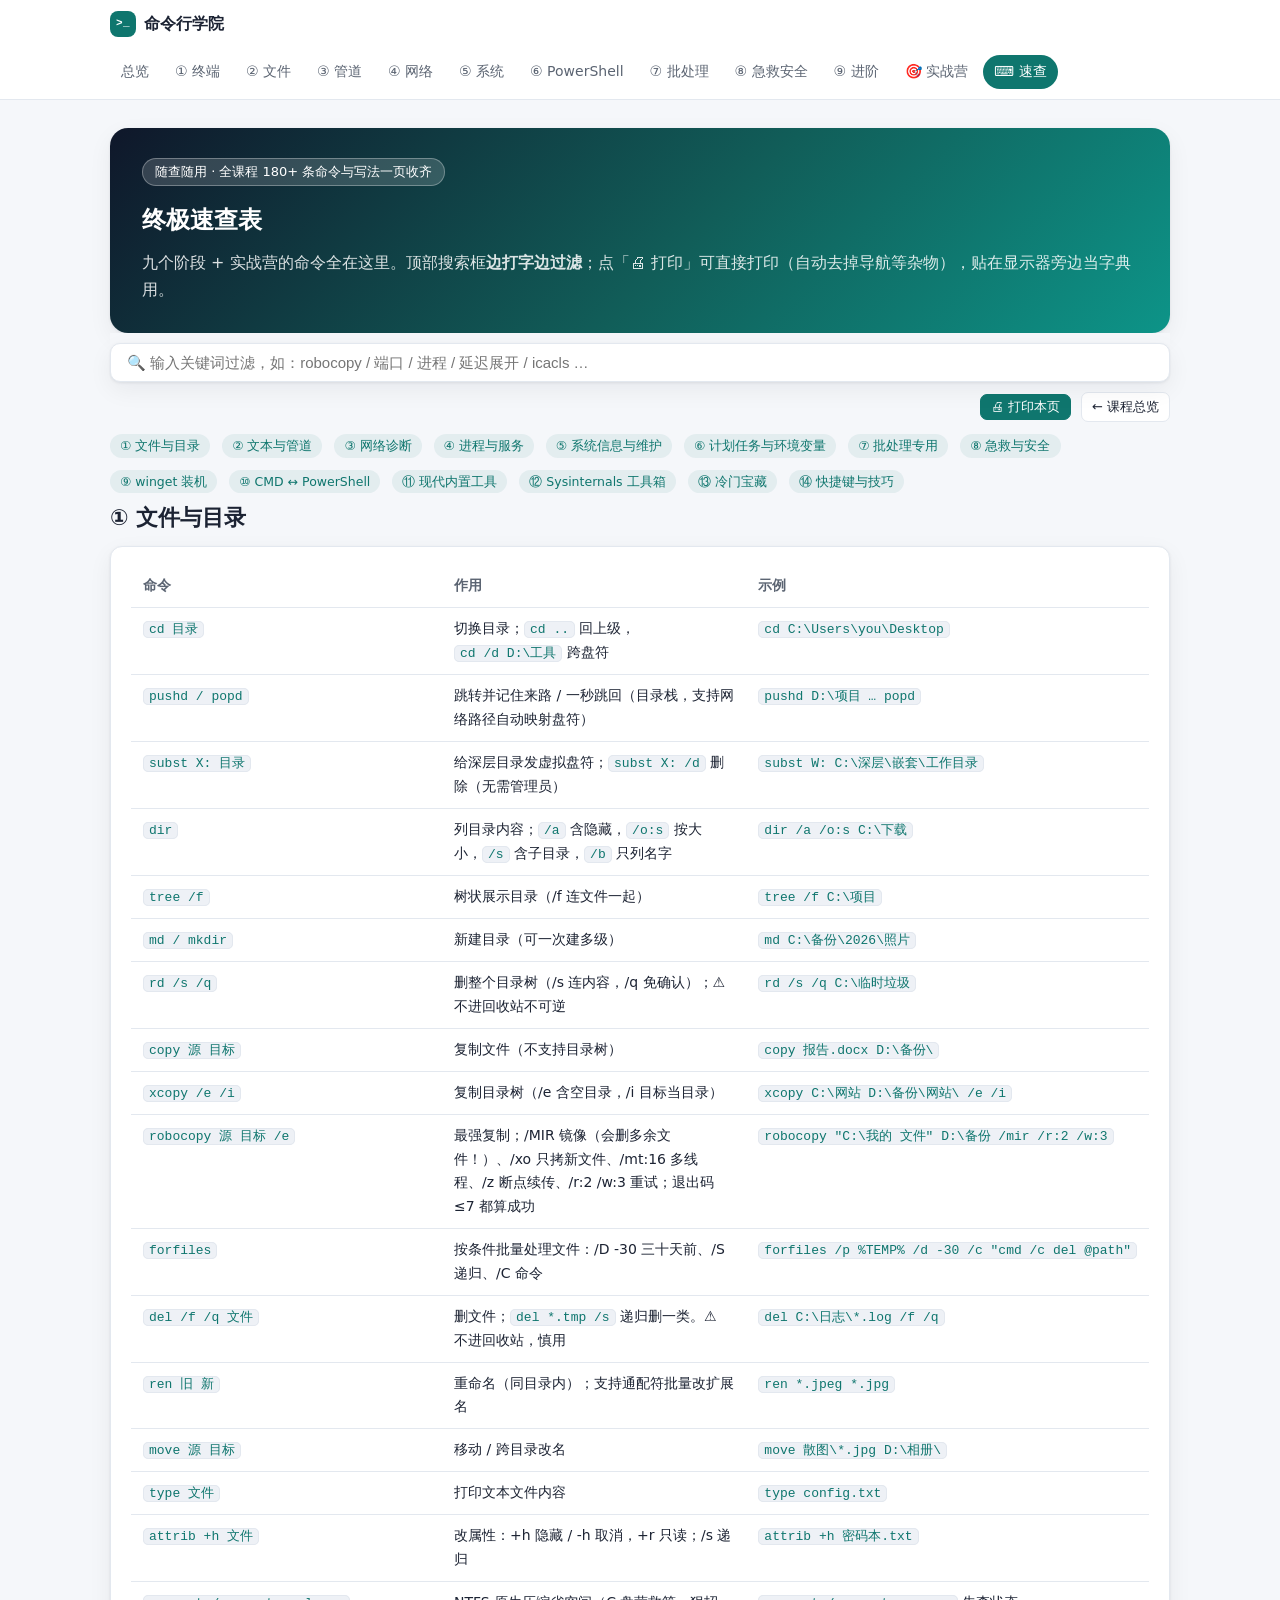
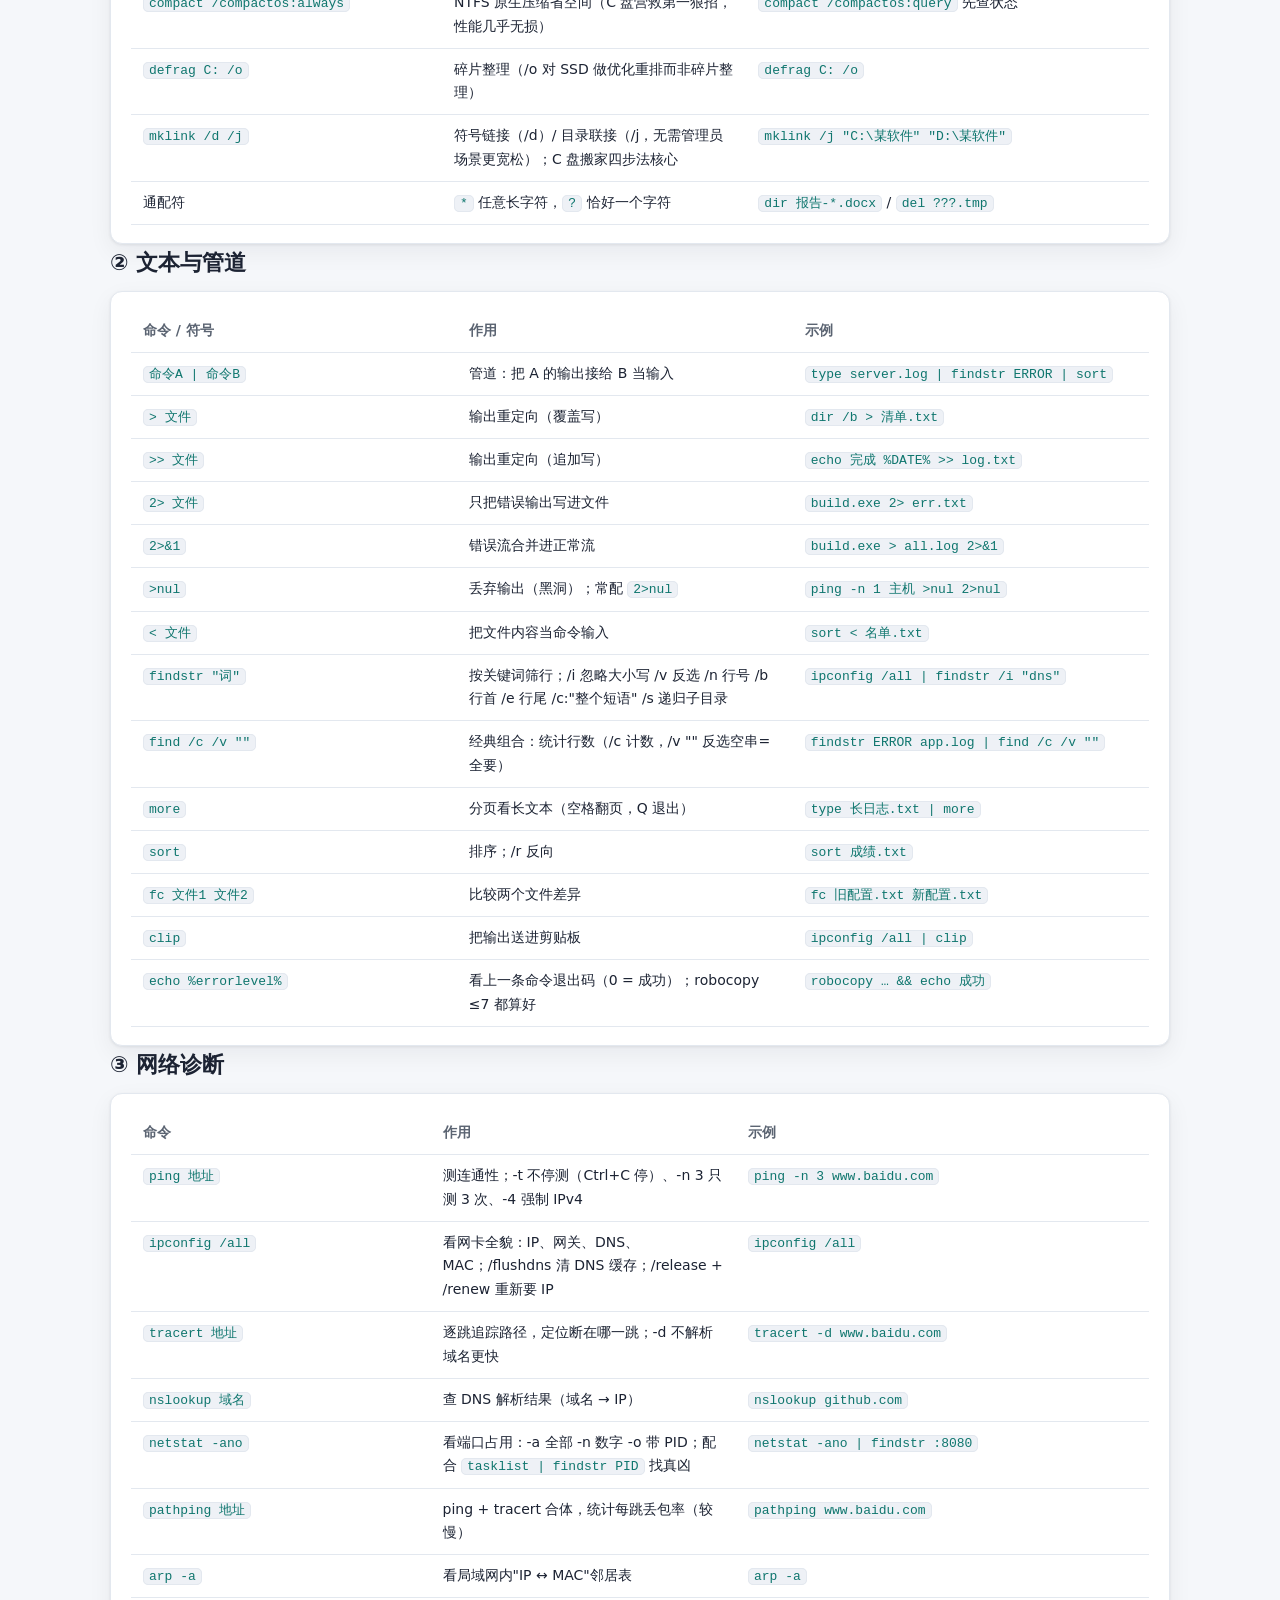
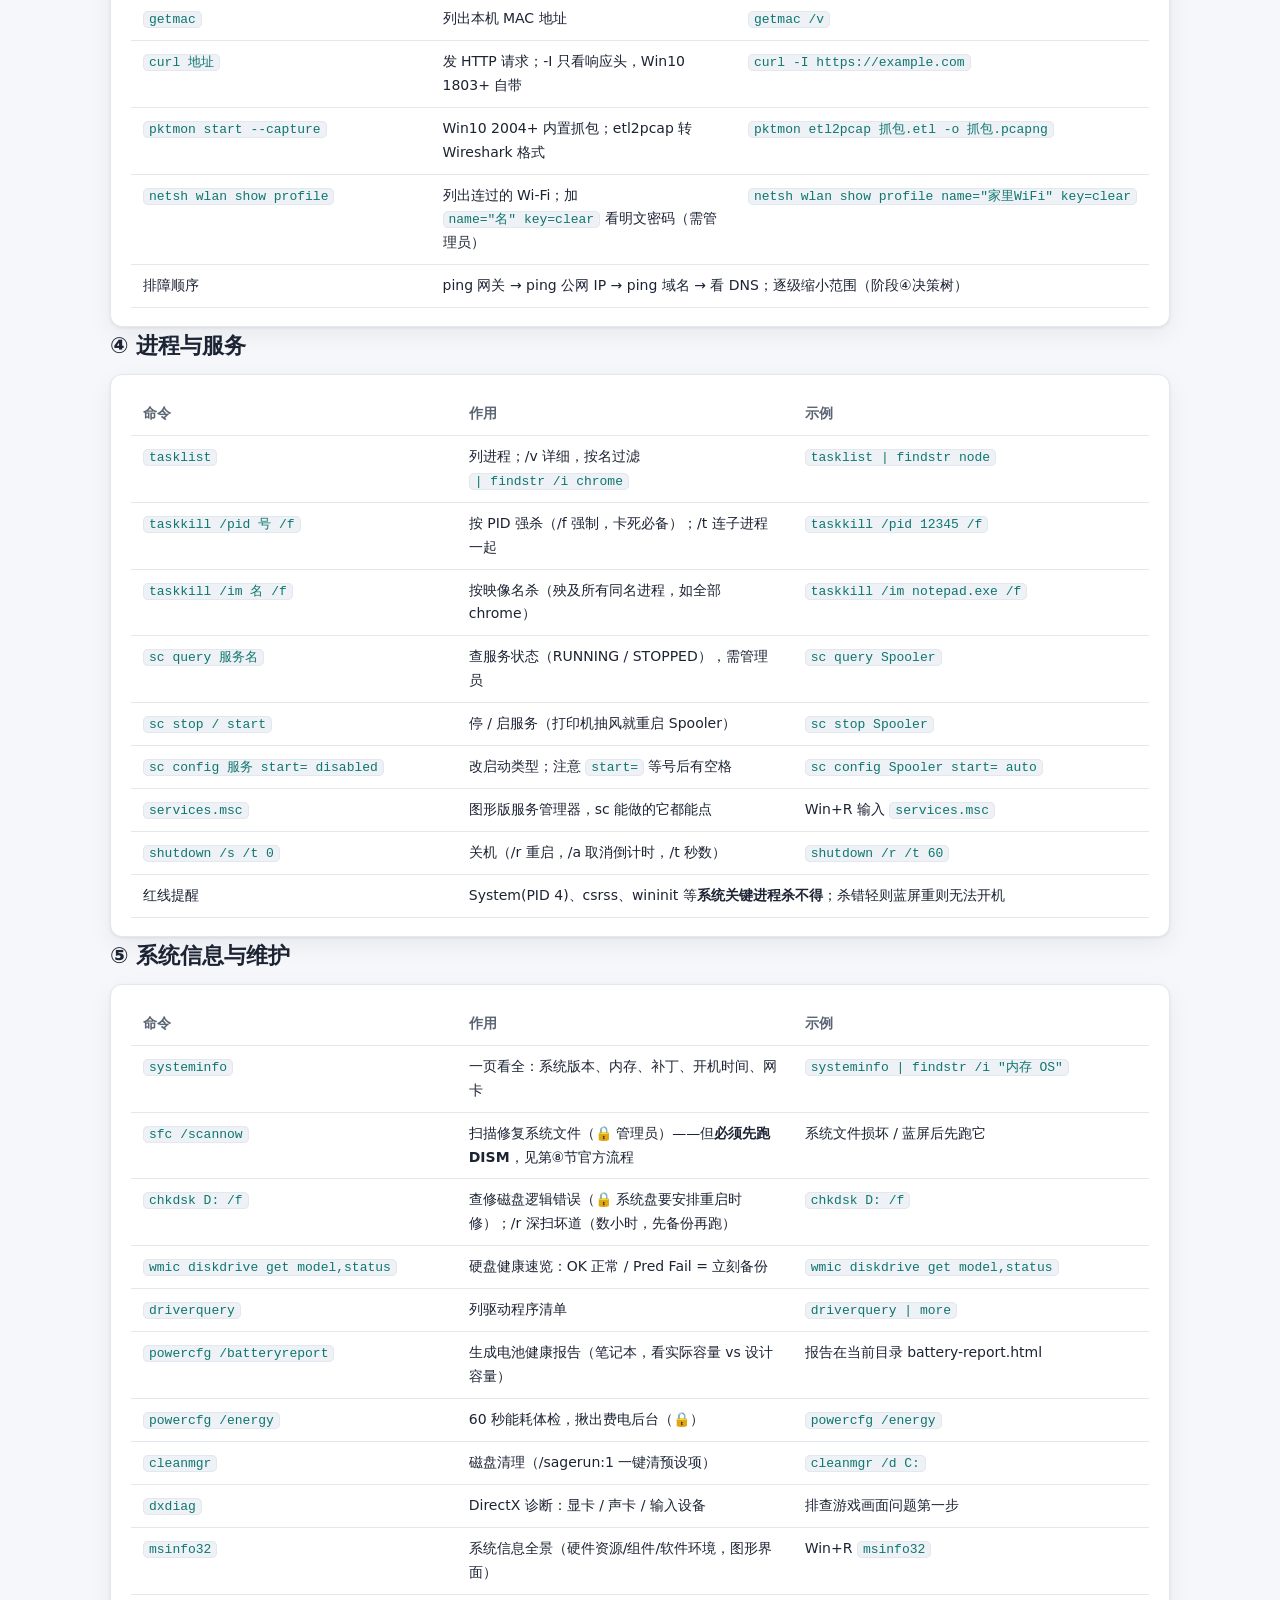
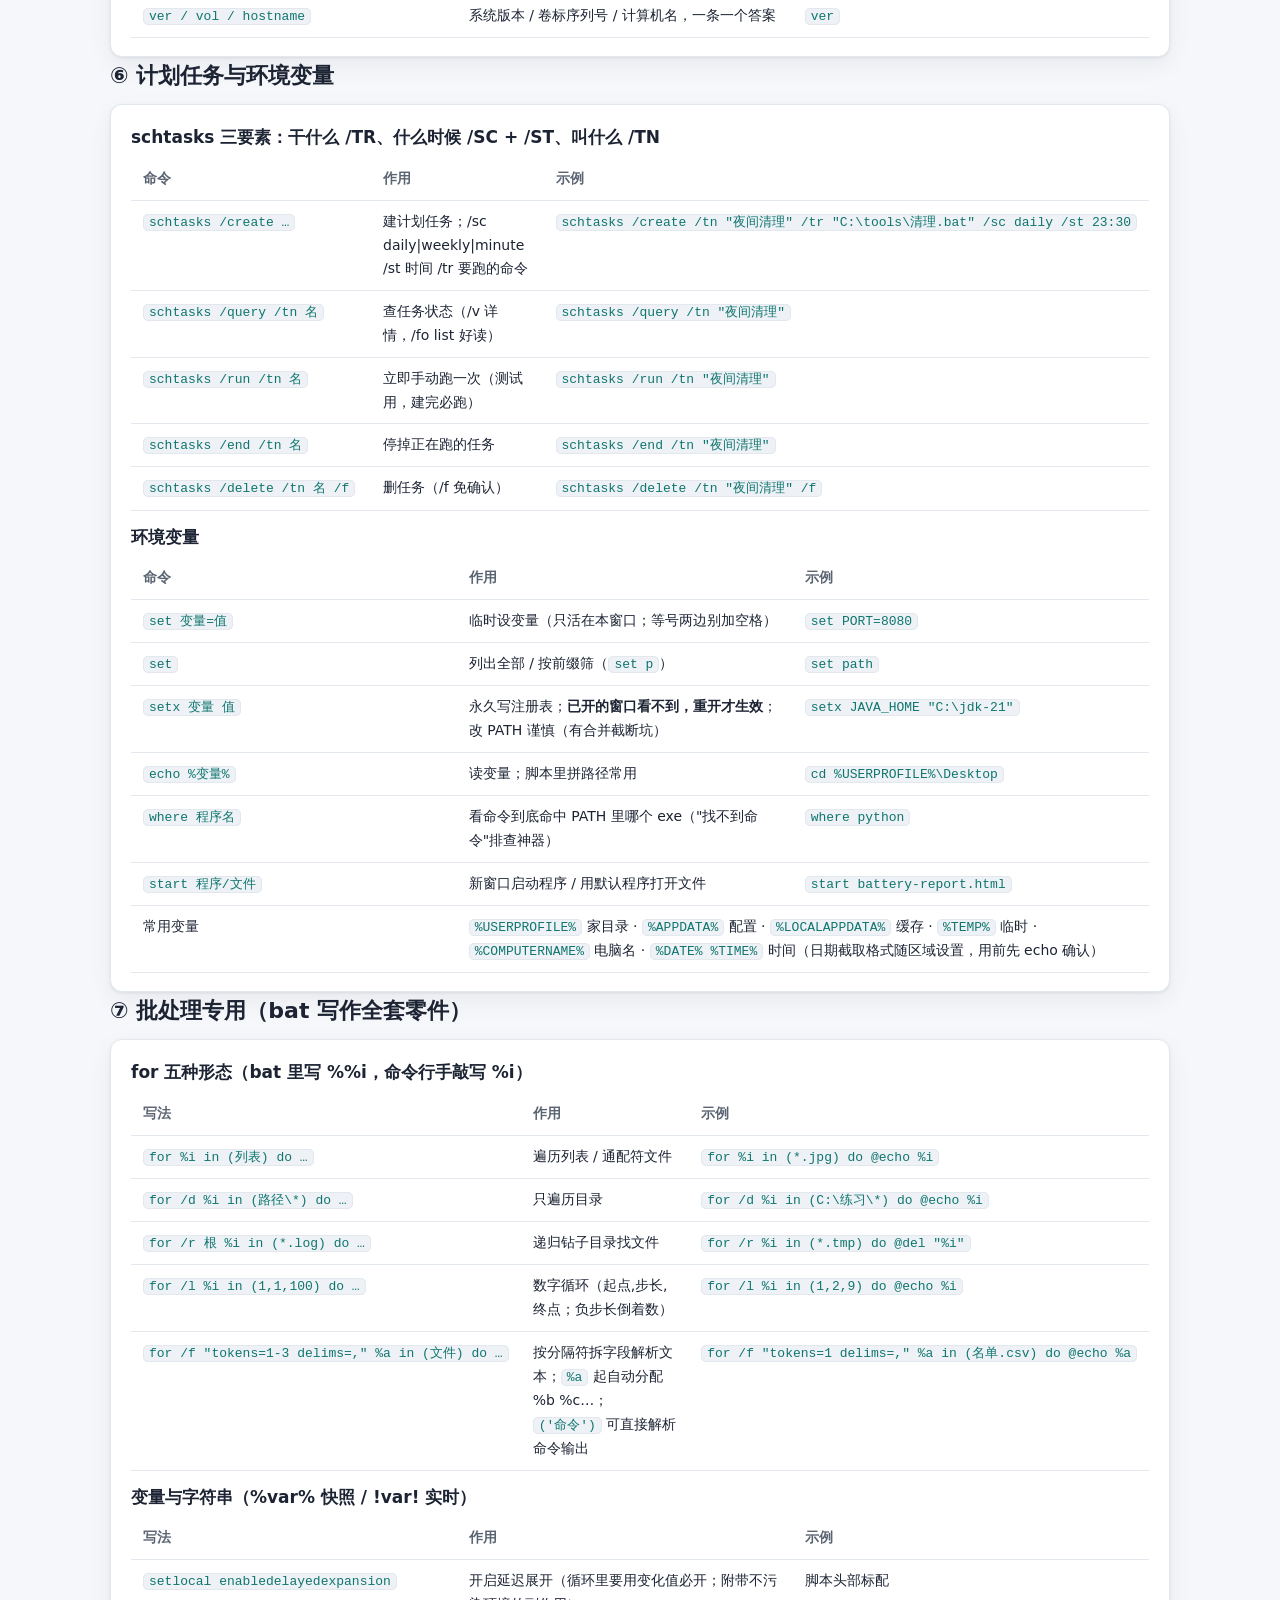
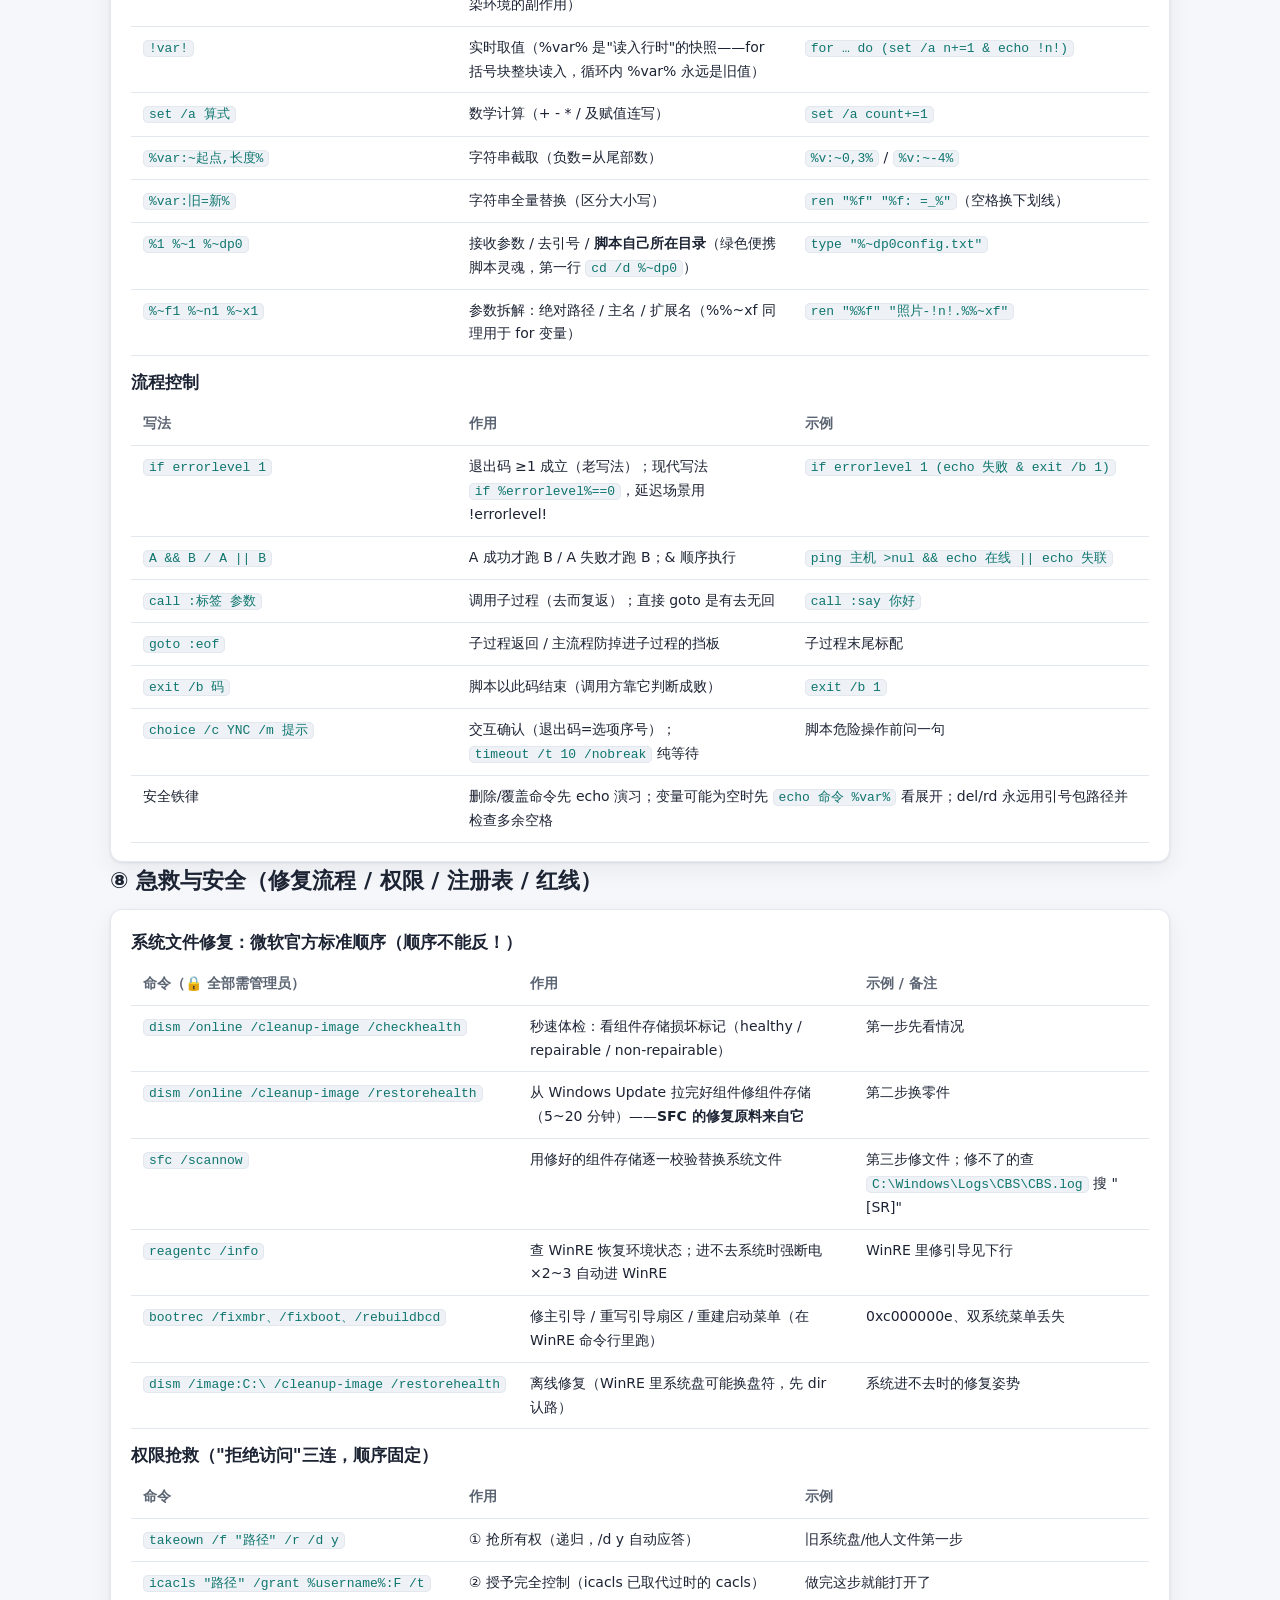
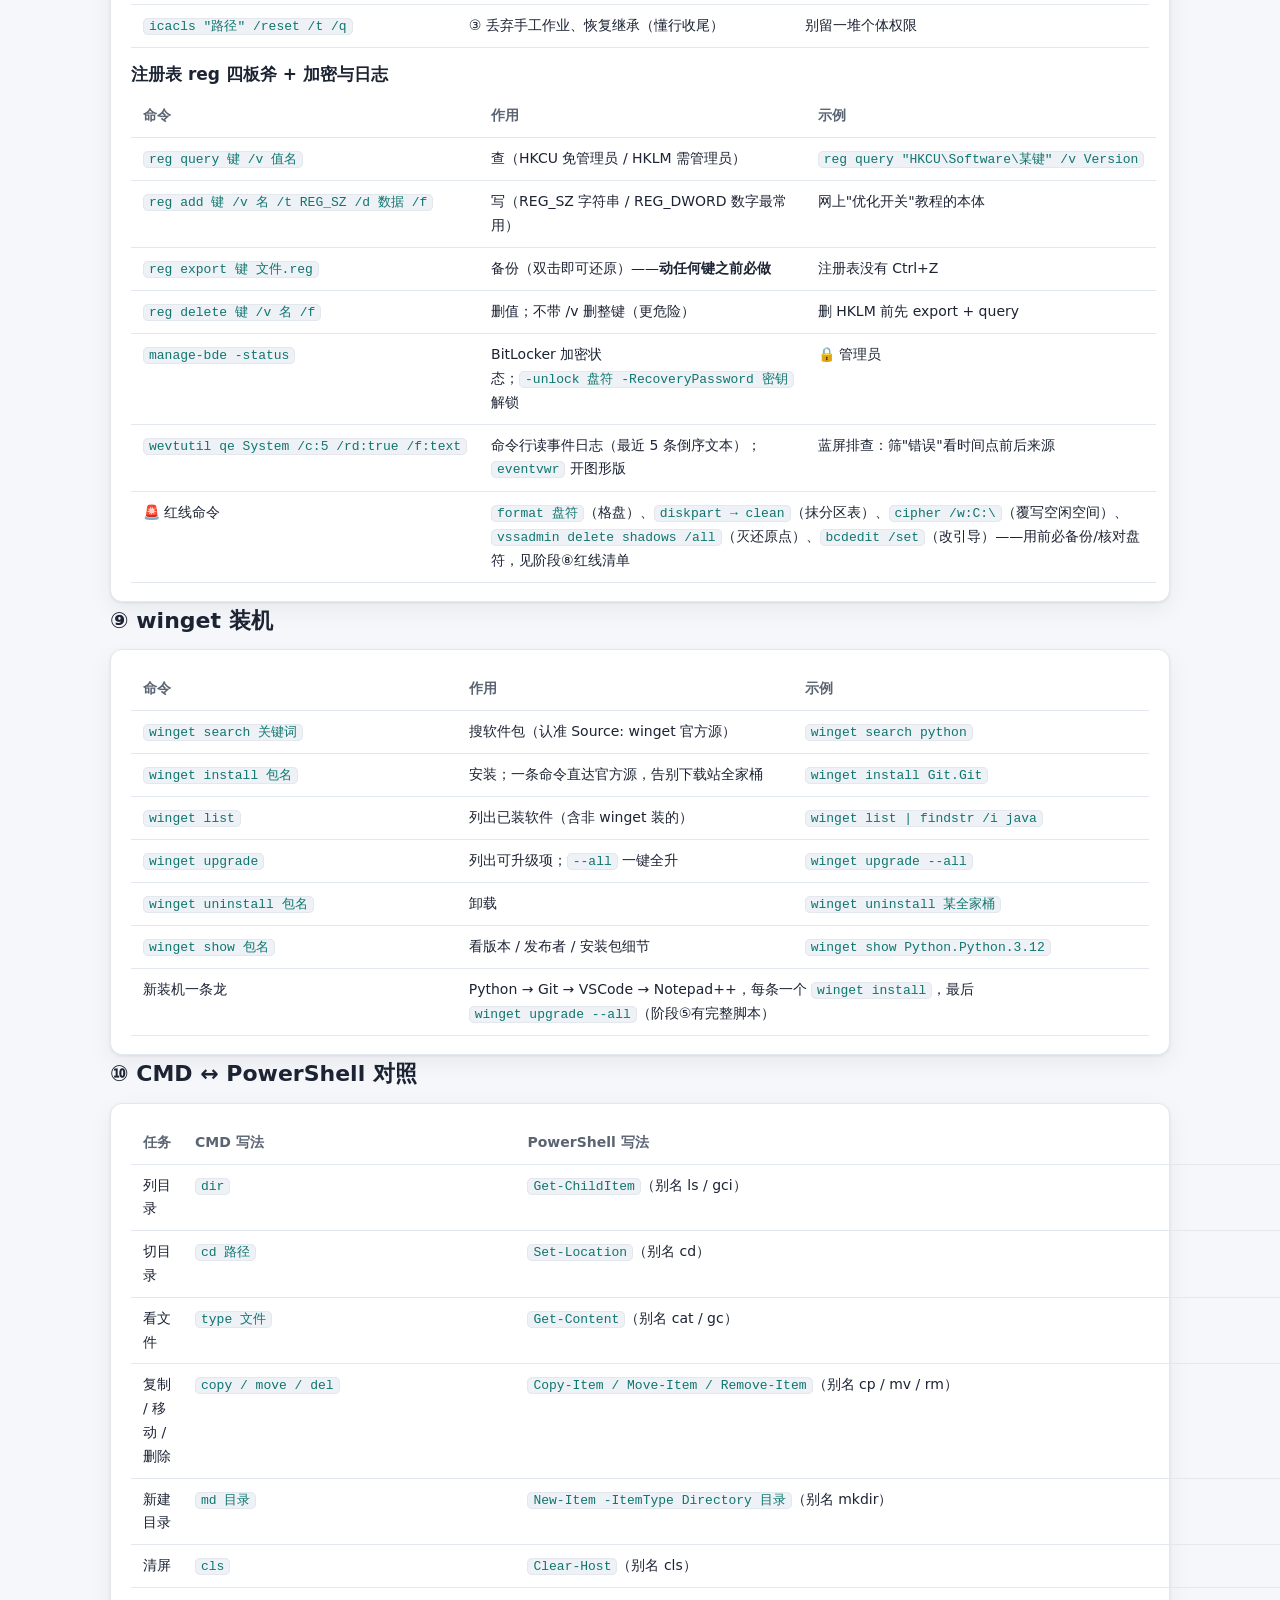
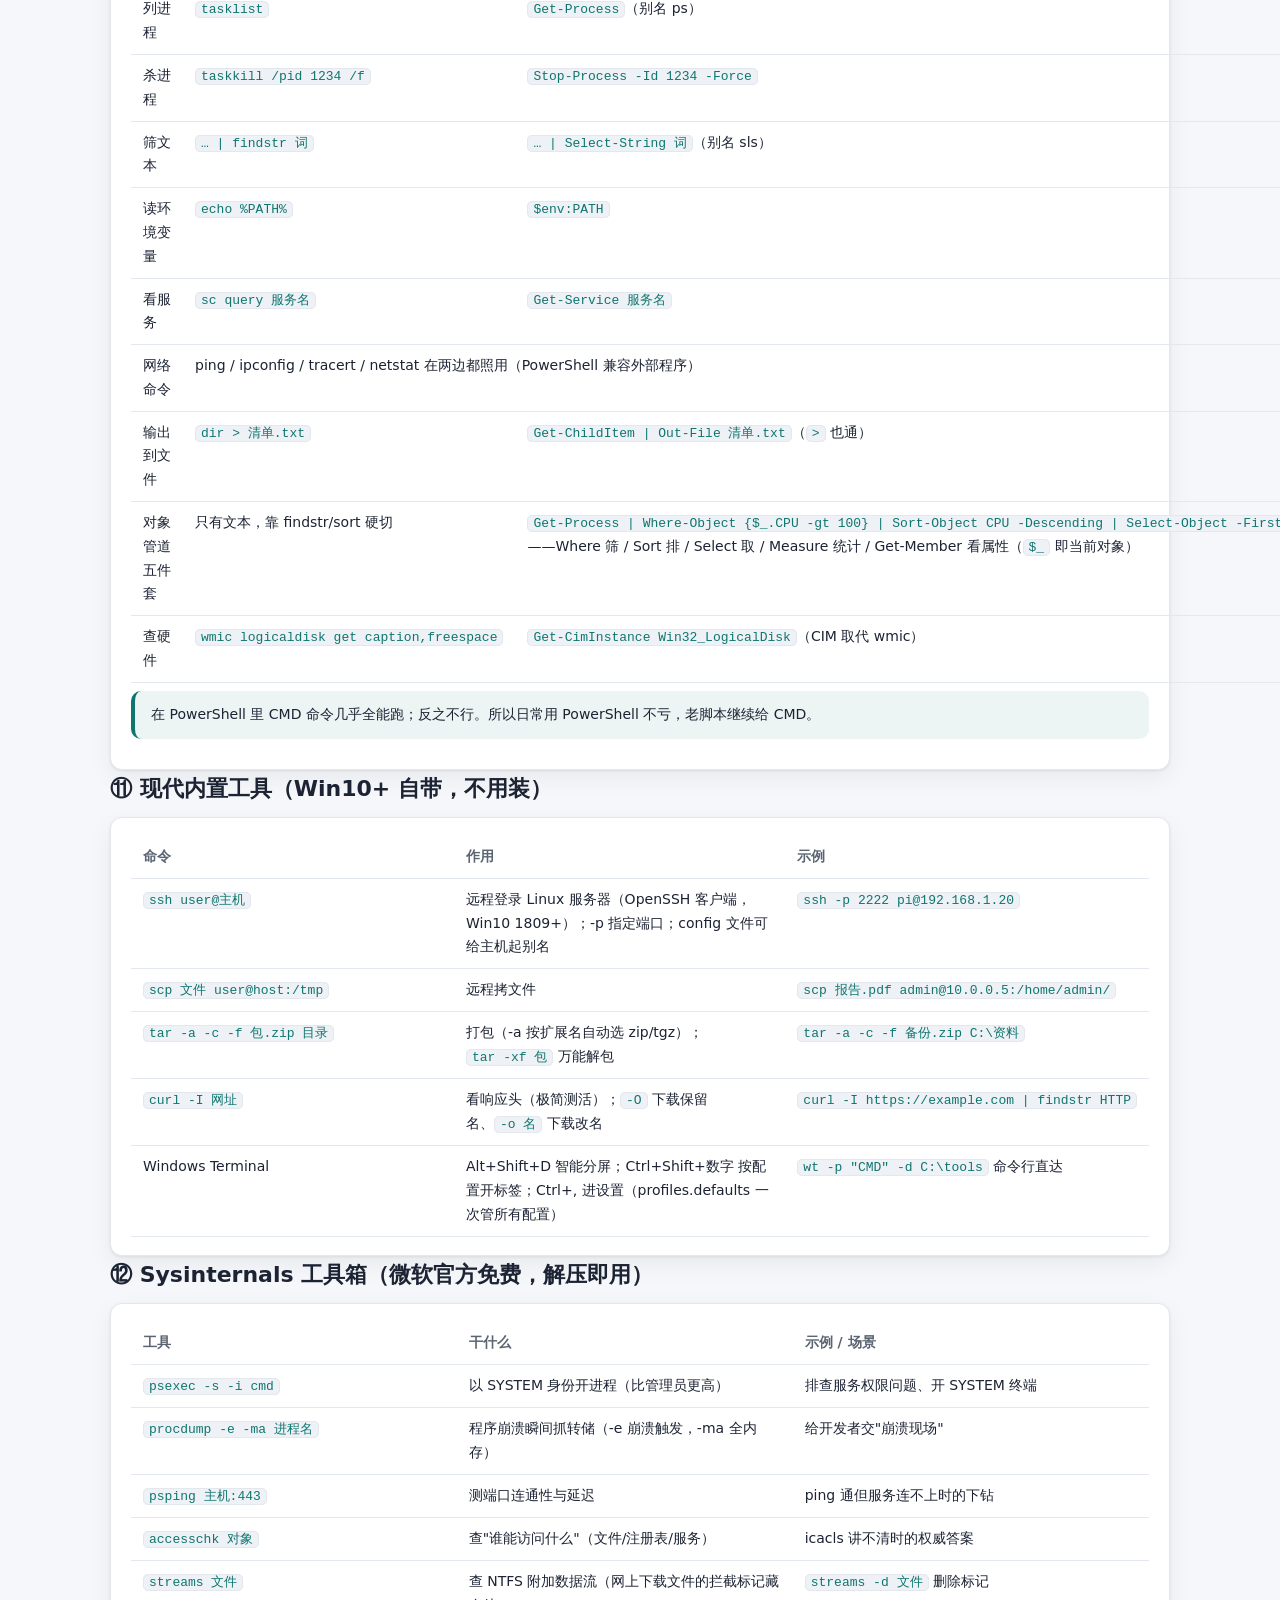
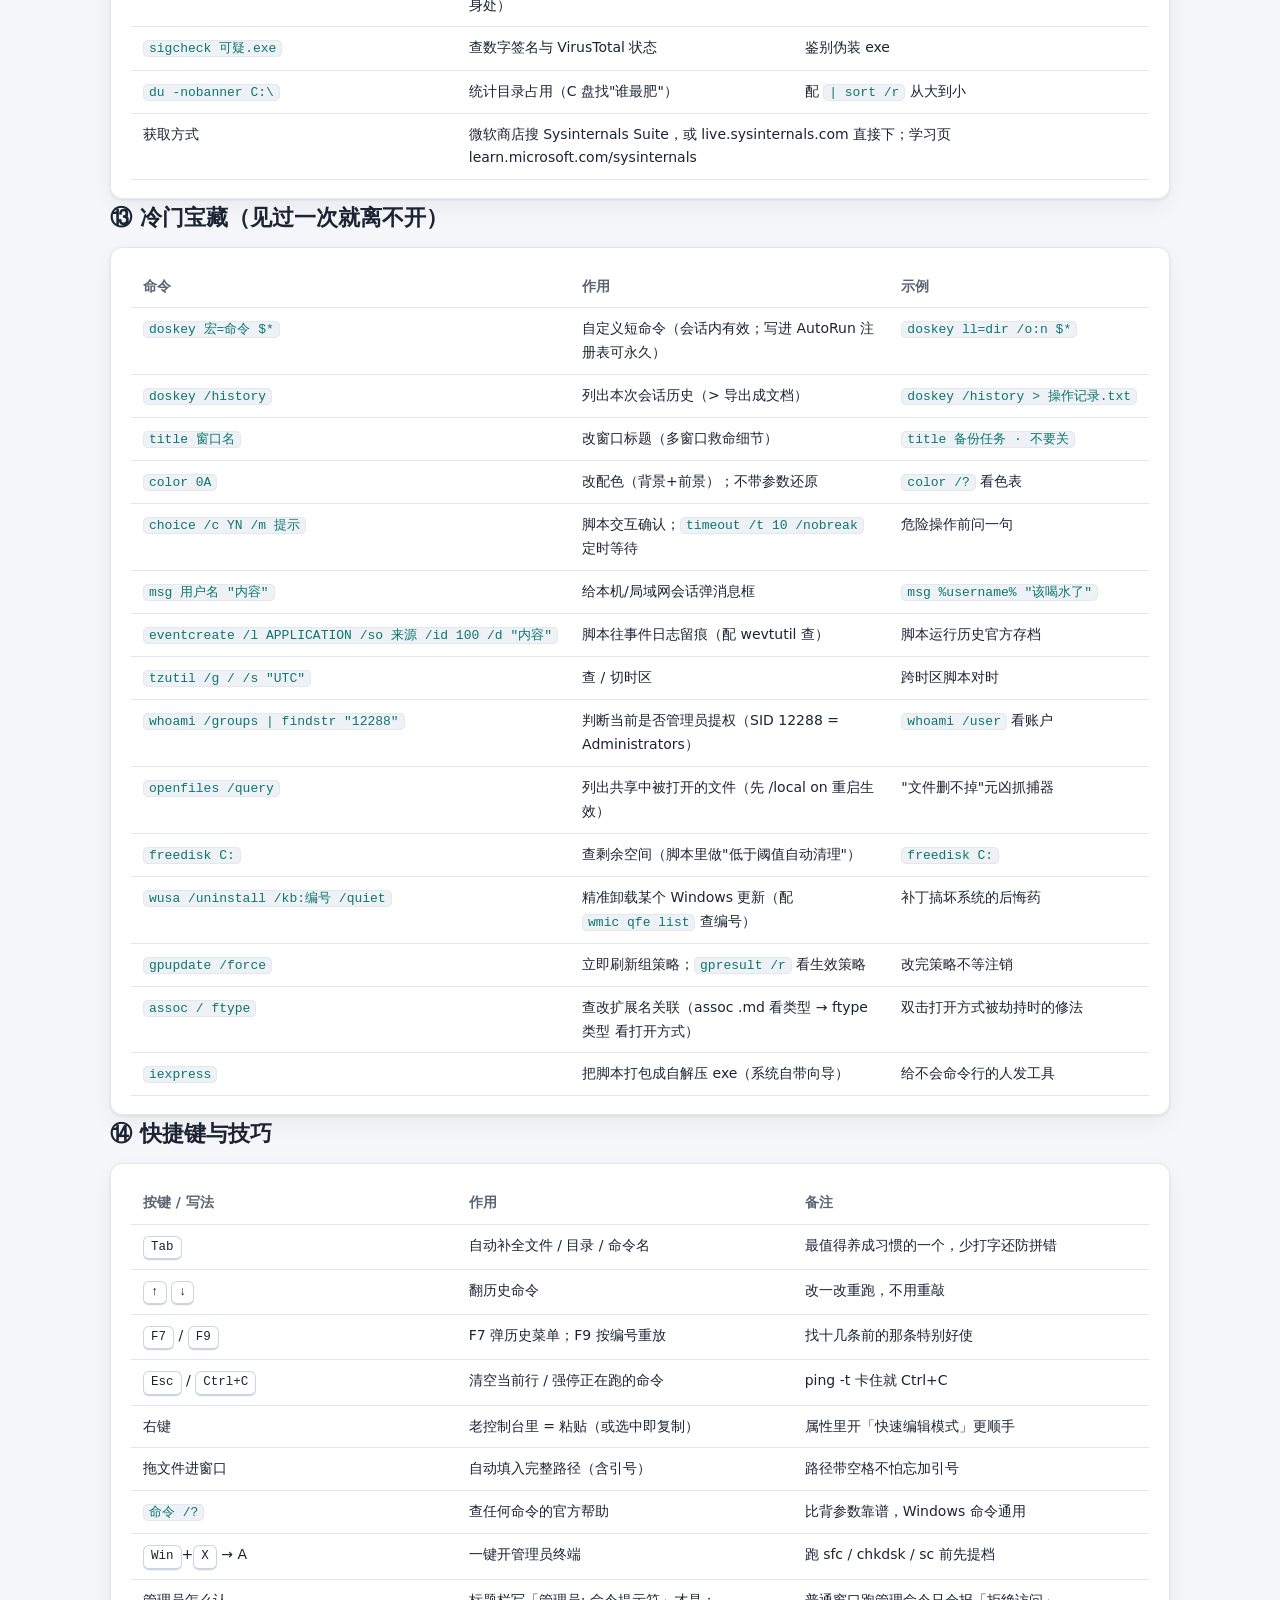
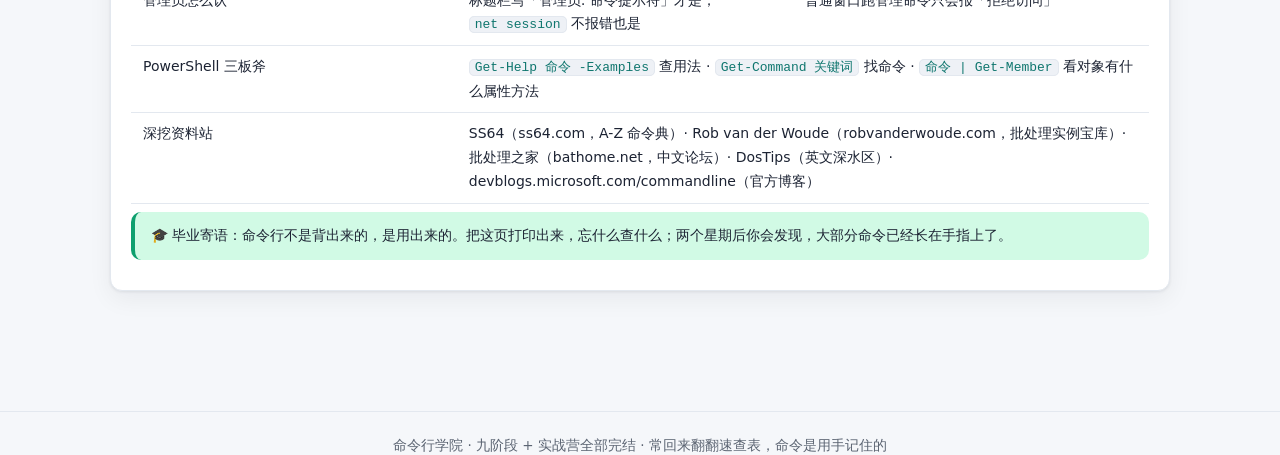
==== commit 8f46037d: "扩充课程：新增阶段⑦批处理⑧急救⑨生态与实战项目营，动画课堂加 TTS 语音讲解，速查表扩到 14 节" ====
--- a/cheatsheet.html
+++ b/cheatsheet.html
@@ -12,14 +12,18 @@
   <div class="bar">
     <span class="brand"><span class="logo">&gt;_</span>命令行学院</span>
     <nav class="nav">
-      <a href="index.html">课程总览</a>
-      <a href="stage1.html">① 终端入门</a>
-      <a href="stage2.html">② 文件与目录</a>
-      <a href="stage3.html">③ 文本与管道</a>
-      <a href="stage4.html">④ 网络诊断</a>
-      <a href="stage5.html">⑤ 系统管理</a>
-      <a href="stage6.html">⑥ PowerShell 与脚本</a>
-      <a href="cheatsheet.html">⌨ 速查表</a>
+      <a href="index.html">总览</a>
+      <a href="stage1.html">① 终端</a>
+      <a href="stage2.html">② 文件</a>
+      <a href="stage3.html">③ 管道</a>
+      <a href="stage4.html">④ 网络</a>
+      <a href="stage5.html">⑤ 系统</a>
+      <a href="stage6.html">⑥ PowerShell</a>
+      <a href="stage7.html">⑦ 批处理</a>
+      <a href="stage8.html">⑧ 急救安全</a>
+      <a href="stage9.html">⑨ 进阶</a>
+      <a href="projects.html">🎯 实战营</a>
+      <a href="cheatsheet.html">⌨ 速查</a>
     </nav>
   </div>
 </header>
@@ -27,14 +31,14 @@
 <main class="wrap">
 
   <section class="hero" style="padding:30px 32px">
-    <span class="tag">随查随用 · 全课程 100+ 条命令一页收齐</span>
+    <span class="tag">随查随用 · 全课程 180+ 条命令与写法一页收齐</span>
     <h1 style="font-size:24px">终极速查表</h1>
-    <p class="lead">六个阶段学过的命令全在这里。顶部搜索框<b>边打字边过滤</b>；点「🖨 打印」可直接打印（自动去掉导航等杂物），贴在显示器旁边当字典用。</p>
+    <p class="lead">九个阶段 + 实战营的命令全在这里。顶部搜索框<b>边打字边过滤</b>；点「🖨 打印」可直接打印（自动去掉导航等杂物），贴在显示器旁边当字典用。</p>
   </section>
 
   <!-- 吸顶搜索行（打印时自动隐藏） -->
   <div class="filter-row noprint">
-    <input id="q" type="text" placeholder="🔍 输入关键词过滤，如：robocopy / 端口 / 进程 / 计划任务 …" autocomplete="off">
+    <input id="q" type="text" placeholder="🔍 输入关键词过滤，如：robocopy / 端口 / 进程 / 延迟展开 / icacls …" autocomplete="off">
   </div>
   <div class="noprint" style="display:flex;align-items:center;gap:10px;margin:0 0 6px;flex-wrap:wrap">
     <span class="muted" id="cnt" style="font-size:13px"></span>
@@ -51,9 +55,14 @@
     <a class="chip" href="#cs4">④ 进程与服务</a>
     <a class="chip" href="#cs5">⑤ 系统信息与维护</a>
     <a class="chip" href="#cs6">⑥ 计划任务与环境变量</a>
-    <a class="chip" href="#cs7">⑦ winget 装机</a>
-    <a class="chip" href="#cs8">⑧ CMD ↔ PowerShell</a>
-    <a class="chip" href="#cs9">⑨ 快捷键与技巧</a>
+    <a class="chip" href="#cs7">⑦ 批处理专用</a>
+    <a class="chip" href="#cs8">⑧ 急救与安全</a>
+    <a class="chip" href="#cs9">⑨ winget 装机</a>
+    <a class="chip" href="#cs10">⑩ CMD ↔ PowerShell</a>
+    <a class="chip" href="#cs11">⑪ 现代内置工具</a>
+    <a class="chip" href="#cs12">⑫ Sysinternals 工具箱</a>
+    <a class="chip" href="#cs13">⑬ 冷门宝藏</a>
+    <a class="chip" href="#cs14">⑭ 快捷键与技巧</a>
   </div>
 
   <!-- ============ ① 文件与目录 ============ -->
@@ -64,19 +73,24 @@
         <thead><tr><th style="width:32%">命令</th><th style="width:33%">作用</th><th>示例</th></tr></thead>
         <tbody>
           <tr><td><code class="inline">cd 目录</code></td><td>切换目录；<code class="inline">cd ..</code> 回上级，<code class="inline">cd /d D:\工具</code> 跨盘符</td><td><code class="inline">cd C:\Users\you\Desktop</code></td></tr>
-          <tr><td><code class="inline">dir</code></td><td>列目录内容；<code class="inline">/a</code> 含隐藏，<code class="inline">/o:s</code> 按大小排序，<code class="inline">/s</code> 含子目录，<code class="inline">/b</code> 只列名字</td><td><code class="inline">dir /a /o:s C:\下载</code></td></tr>
+          <tr><td><code class="inline">pushd / popd</code></td><td>跳转并记住来路 / 一秒跳回（目录栈，支持网络路径自动映射盘符）</td><td><code class="inline">pushd D:\项目 … popd</code></td></tr>
+          <tr><td><code class="inline">subst X: 目录</code></td><td>给深层目录发虚拟盘符；<code class="inline">subst X: /d</code> 删除（无需管理员）</td><td><code class="inline">subst W: C:\深层\嵌套\工作目录</code></td></tr>
+          <tr><td><code class="inline">dir</code></td><td>列目录内容；<code class="inline">/a</code> 含隐藏，<code class="inline">/o:s</code> 按大小，<code class="inline">/s</code> 含子目录，<code class="inline">/b</code> 只列名字</td><td><code class="inline">dir /a /o:s C:\下载</code></td></tr>
           <tr><td><code class="inline">tree /f</code></td><td>树状展示目录（/f 连文件一起）</td><td><code class="inline">tree /f C:\项目</code></td></tr>
           <tr><td><code class="inline">md / mkdir</code></td><td>新建目录（可一次建多级）</td><td><code class="inline">md C:\备份\2026\照片</code></td></tr>
-          <tr><td><code class="inline">rd /s /q</code></td><td>删整个目录树（/s 连内容，/q 免确认）；小心不可逆</td><td><code class="inline">rd /s /q C:\临时垃圾</code></td></tr>
+          <tr><td><code class="inline">rd /s /q</code></td><td>删整个目录树（/s 连内容，/q 免确认）；⚠ 不进回收站不可逆</td><td><code class="inline">rd /s /q C:\临时垃圾</code></td></tr>
           <tr><td><code class="inline">copy 源 目标</code></td><td>复制文件（不支持目录树）</td><td><code class="inline">copy 报告.docx D:\备份\</code></td></tr>
           <tr><td><code class="inline">xcopy /e /i</code></td><td>复制目录树（/e 含空目录，/i 目标当目录）</td><td><code class="inline">xcopy C:\网站 D:\备份\网站\ /e /i</code></td></tr>
-          <tr><td><code class="inline">robocopy 源 目标 /e</code></td><td>最强复制；/MIR 镜像（会删多余文件！）、/xo 只拷新文件、/mt:16 多线程、/r:2 /w:3 失败重试</td><td><code class="inline">robocopy "C:\我的 文件" D:\备份 /mir /r:2 /w:3</code></td></tr>
-          <tr><td><code class="inline">del /f /q 文件</code></td><td>删文件；<code class="inline">del *.tmp /s</code> 递归删一类。回收站都不进，慎用</td><td><code class="inline">del C:\日志\*.log /f /q</code></td></tr>
-          <tr><td><code class="inline">ren 旧 新</code></td><td>重命名（同目录内）</td><td><code class="inline">ren 报告-v1.docx 报告-final.docx</code></td></tr>
+          <tr><td><code class="inline">robocopy 源 目标 /e</code></td><td>最强复制；/MIR 镜像（会删多余文件！）、/xo 只拷新文件、/mt:16 多线程、/z 断点续传、/r:2 /w:3 重试；退出码 ≤7 都算成功</td><td><code class="inline">robocopy "C:\我的 文件" D:\备份 /mir /r:2 /w:3</code></td></tr>
+          <tr><td><code class="inline">forfiles</code></td><td>按条件批量处理文件：/D -30 三十天前、/S 递归、/C 命令</td><td><code class="inline">forfiles /p %TEMP% /d -30 /c "cmd /c del @path"</code></td></tr>
+          <tr><td><code class="inline">del /f /q 文件</code></td><td>删文件；<code class="inline">del *.tmp /s</code> 递归删一类。⚠ 不进回收站，慎用</td><td><code class="inline">del C:\日志\*.log /f /q</code></td></tr>
+          <tr><td><code class="inline">ren 旧 新</code></td><td>重命名（同目录内）；支持通配符批量改扩展名</td><td><code class="inline">ren *.jpeg *.jpg</code></td></tr>
           <tr><td><code class="inline">move 源 目标</code></td><td>移动 / 跨目录改名</td><td><code class="inline">move 散图\*.jpg D:\相册\</code></td></tr>
           <tr><td><code class="inline">type 文件</code></td><td>打印文本文件内容</td><td><code class="inline">type config.txt</code></td></tr>
-          <tr><td><code class="inline">attrib +h 文件</code></td><td>改属性：+h 隐藏 / -h 取消，+r 只读</td><td><code class="inline">attrib +h 密码本.txt</code></td></tr>
-          <tr><td><code class="inline">mklink</code></td><td>建符号链接 /d 目录链接 /j junction，需管理员</td><td><code class="inline">mklink /d D:\链接 C:\真实目录</code></td></tr>
+          <tr><td><code class="inline">attrib +h 文件</code></td><td>改属性：+h 隐藏 / -h 取消，+r 只读；/s 递归</td><td><code class="inline">attrib +h 密码本.txt</code></td></tr>
+          <tr><td><code class="inline">compact /compactos:always</code></td><td>NTFS 原生压缩省空间（C 盘营救第一狠招，性能几乎无损）</td><td><code class="inline">compact /compactos:query</code> 先查状态</td></tr>
+          <tr><td><code class="inline">defrag C: /o</code></td><td>碎片整理（/o 对 SSD 做优化重排而非碎片整理）</td><td><code class="inline">defrag C: /o</code></td></tr>
+          <tr><td><code class="inline">mklink /d /j</code></td><td>符号链接（/d）/ 目录联接（/j，无需管理员场景更宽松）；C 盘搬家四步法核心</td><td><code class="inline">mklink /j "C:\某软件" "D:\某软件"</code></td></tr>
           <tr><td>通配符</td><td><code class="inline">*</code> 任意长字符，<code class="inline">?</code> 恰好一个字符</td><td><code class="inline">dir 报告-*.docx</code> / <code class="inline">del ???.tmp</code></td></tr>
         </tbody>
       </table>
@@ -97,7 +111,8 @@
           <tr><td><code class="inline">2&gt;&amp;1</code></td><td>错误流合并进正常流</td><td><code class="inline">build.exe &gt; all.log 2&gt;&amp;1</code></td></tr>
           <tr><td><code class="inline">&gt;nul</code></td><td>丢弃输出（黑洞）；常配 <code class="inline">2&gt;nul</code></td><td><code class="inline">ping -n 1 主机 &gt;nul 2&gt;nul</code></td></tr>
           <tr><td><code class="inline">&lt; 文件</code></td><td>把文件内容当命令输入</td><td><code class="inline">sort &lt; 名单.txt</code></td></tr>
-          <tr><td><code class="inline">findstr "词"</code></td><td>按关键词筛行；/i 忽略大小写 /v 反选 /n 显示行号 /b 行首 /e 行尾 /c:"整个短语"</td><td><code class="inline">ipconfig /all | findstr /i "dns"</code></td></tr>
+          <tr><td><code class="inline">findstr "词"</code></td><td>按关键词筛行；/i 忽略大小写 /v 反选 /n 行号 /b 行首 /e 行尾 /c:"整个短语" /s 递归子目录</td><td><code class="inline">ipconfig /all | findstr /i "dns"</code></td></tr>
+          <tr><td><code class="inline">find /c /v ""</code></td><td>经典组合：统计行数（/c 计数，/v "" 反选空串=全要）</td><td><code class="inline">findstr ERROR app.log | find /c /v ""</code></td></tr>
           <tr><td><code class="inline">more</code></td><td>分页看长文本（空格翻页，Q 退出）</td><td><code class="inline">type 长日志.txt | more</code></td></tr>
           <tr><td><code class="inline">sort</code></td><td>排序；/r 反向</td><td><code class="inline">sort 成绩.txt</code></td></tr>
           <tr><td><code class="inline">fc 文件1 文件2</code></td><td>比较两个文件差异</td><td><code class="inline">fc 旧配置.txt 新配置.txt</code></td></tr>
@@ -124,6 +139,7 @@
           <tr><td><code class="inline">arp -a</code></td><td>看局域网内"IP ↔ MAC"邻居表</td><td><code class="inline">arp -a</code></td></tr>
           <tr><td><code class="inline">getmac</code></td><td>列出本机 MAC 地址</td><td><code class="inline">getmac /v</code></td></tr>
           <tr><td><code class="inline">curl 地址</code></td><td>发 HTTP 请求；-I 只看响应头，Win10 1803+ 自带</td><td><code class="inline">curl -I https://example.com</code></td></tr>
+          <tr><td><code class="inline">pktmon start --capture</code></td><td>Win10 2004+ 内置抓包；etl2pcap 转 Wireshark 格式</td><td><code class="inline">pktmon etl2pcap 抓包.etl -o 抓包.pcapng</code></td></tr>
           <tr><td><code class="inline">netsh wlan show profile</code></td><td>列出连过的 Wi-Fi；加 <code class="inline">name="名" key=clear</code> 看明文密码（需管理员）</td><td><code class="inline">netsh wlan show profile name="家里WiFi" key=clear</code></td></tr>
           <tr><td>排障顺序</td><td colspan="2">ping 网关 → ping 公网 IP → ping 域名 → 看 DNS；逐级缩小范围（阶段④决策树）</td></tr>
         </tbody>
@@ -160,13 +176,15 @@
         <thead><tr><th style="width:32%">命令</th><th style="width:33%">作用</th><th>示例</th></tr></thead>
         <tbody>
           <tr><td><code class="inline">systeminfo</code></td><td>一页看全：系统版本、内存、补丁、开机时间、网卡</td><td><code class="inline">systeminfo | findstr /i "内存 OS"</code></td></tr>
-          <tr><td><code class="inline">sfc /scannow</code></td><td>扫描修复系统文件（🔒 管理员）</td><td>系统文件损坏 / 蓝屏后先跑它</td></tr>
-          <tr><td><code class="inline">chkdsk D: /f</code></td><td>查修磁盘错误（🔒 系统盘要安排重启时修）</td><td><code class="inline">chkdsk D: /f</code></td></tr>
+          <tr><td><code class="inline">sfc /scannow</code></td><td>扫描修复系统文件（🔒 管理员）——但<b>必须先跑 DISM</b>，见第⑧节官方流程</td><td>系统文件损坏 / 蓝屏后先跑它</td></tr>
+          <tr><td><code class="inline">chkdsk D: /f</code></td><td>查修磁盘逻辑错误（🔒 系统盘要安排重启时修）；/r 深扫坏道（数小时，先备份再跑）</td><td><code class="inline">chkdsk D: /f</code></td></tr>
+          <tr><td><code class="inline">wmic diskdrive get model,status</code></td><td>硬盘健康速览：OK 正常 / Pred Fail = 立刻备份</td><td><code class="inline">wmic diskdrive get model,status</code></td></tr>
           <tr><td><code class="inline">driverquery</code></td><td>列驱动程序清单</td><td><code class="inline">driverquery | more</code></td></tr>
           <tr><td><code class="inline">powercfg /batteryreport</code></td><td>生成电池健康报告（笔记本，看实际容量 vs 设计容量）</td><td>报告在当前目录 battery-report.html</td></tr>
           <tr><td><code class="inline">powercfg /energy</code></td><td>60 秒能耗体检，揪出费电后台（🔒）</td><td><code class="inline">powercfg /energy</code></td></tr>
           <tr><td><code class="inline">cleanmgr</code></td><td>磁盘清理（/sagerun:1 一键清预设项）</td><td><code class="inline">cleanmgr /d C:</code></td></tr>
           <tr><td><code class="inline">dxdiag</code></td><td> DirectX 诊断：显卡 / 声卡 / 输入设备</td><td>排查游戏画面问题第一步</td></tr>
+          <tr><td><code class="inline">msinfo32</code></td><td>系统信息全景（硬件资源/组件/软件环境，图形界面）</td><td>Win+R <code class="inline">msinfo32</code></td></tr>
           <tr><td><code class="inline">ver / vol / hostname</code></td><td>系统版本 / 卷标序列号 / 计算机名，一条一个答案</td><td><code class="inline">ver</code></td></tr>
         </tbody>
       </table>
@@ -183,7 +201,7 @@
         <tbody>
           <tr><td><code class="inline">schtasks /create …</code></td><td>建计划任务；/sc daily|weekly|minute /st 时间 /tr 要跑的命令</td><td><code class="inline">schtasks /create /tn "夜间清理" /tr "C:\tools\清理.bat" /sc daily /st 23:30</code></td></tr>
           <tr><td><code class="inline">schtasks /query /tn 名</code></td><td>查任务状态（/v 详情，/fo list 好读）</td><td><code class="inline">schtasks /query /tn "夜间清理"</code></td></tr>
-          <tr><td><code class="inline">schtasks /run /tn 名</code></td><td>立即手动跑一次（测试用）</td><td>建完必跑一次验证</td></tr>
+          <tr><td><code class="inline">schtasks /run /tn 名</code></td><td>立即手动跑一次（测试用，建完必跑）</td><td><code class="inline">schtasks /run /tn "夜间清理"</code></td></tr>
           <tr><td><code class="inline">schtasks /end /tn 名</code></td><td>停掉正在跑的任务</td><td><code class="inline">schtasks /end /tn "夜间清理"</code></td></tr>
           <tr><td><code class="inline">schtasks /delete /tn 名 /f</code></td><td>删任务（/f 免确认）</td><td><code class="inline">schtasks /delete /tn "夜间清理" /f</code></td></tr>
         </tbody>
@@ -192,21 +210,106 @@
       <table class="tbl cheat">
         <thead><tr><th style="width:32%">命令</th><th style="width:33%">作用</th><th>示例</th></tr></thead>
         <tbody>
-          <tr><td><code class="inline">set 变量=值</code></td><td>临时设变量（只活在本窗口）</td><td><code class="inline">set PORT=8080</code></td></tr>
+          <tr><td><code class="inline">set 变量=值</code></td><td>临时设变量（只活在本窗口；等号两边别加空格）</td><td><code class="inline">set PORT=8080</code></td></tr>
           <tr><td><code class="inline">set</code></td><td>列出全部 / 按前缀筛（<code class="inline">set p</code>）</td><td><code class="inline">set path</code></td></tr>
           <tr><td><code class="inline">setx 变量 值</code></td><td>永久写注册表；<b>已开的窗口看不到，重开才生效</b>；改 PATH 谨慎（有合并截断坑）</td><td><code class="inline">setx JAVA_HOME "C:\jdk-21"</code></td></tr>
           <tr><td><code class="inline">echo %变量%</code></td><td>读变量；脚本里拼路径常用</td><td><code class="inline">cd %USERPROFILE%\Desktop</code></td></tr>
           <tr><td><code class="inline">where 程序名</code></td><td>看命令到底命中 PATH 里哪个 exe（"找不到命令"排查神器）</td><td><code class="inline">where python</code></td></tr>
           <tr><td><code class="inline">start 程序/文件</code></td><td>新窗口启动程序 / 用默认程序打开文件</td><td><code class="inline">start battery-report.html</code></td></tr>
-          <tr><td>常用变量</td><td colspan="2"><code class="inline">%USERPROFILE%</code> 家目录 · <code class="inline">%APPDATA%</code> 配置 · <code class="inline">%LOCALAPPDATA%</code> 缓存 · <code class="inline">%TEMP%</code> 临时 · <code class="inline">%COMPUTERNAME%</code> 电脑名 · <code class="inline">%DATE% %TIME%</code> 时间</td></tr>
-        </tbody>
-      </table>
-    </div>
-  </section>
-
-  <!-- ============ ⑦ winget 装机 ============ -->
+          <tr><td>常用变量</td><td colspan="2"><code class="inline">%USERPROFILE%</code> 家目录 · <code class="inline">%APPDATA%</code> 配置 · <code class="inline">%LOCALAPPDATA%</code> 缓存 · <code class="inline">%TEMP%</code> 临时 · <code class="inline">%COMPUTERNAME%</code> 电脑名 · <code class="inline">%DATE% %TIME%</code> 时间（日期截取格式随区域设置，用前先 echo 确认）</td></tr>
+        </tbody>
+      </table>
+    </div>
+  </section>
+
+  <!-- ============ ⑦ 批处理专用 ============ -->
   <section data-cheat id="cs7">
-    <h2>⑦ winget 装机</h2>
+    <h2>⑦ 批处理专用（bat 写作全套零件）</h2>
+    <div class="card">
+      <h3 style="margin-bottom:6px">for 五种形态（bat 里写 %%i，命令行手敲写 %i）</h3>
+      <table class="tbl cheat">
+        <thead><tr><th style="width:32%">写法</th><th style="width:33%">作用</th><th>示例</th></tr></thead>
+        <tbody>
+          <tr><td><code class="inline">for %i in (列表) do …</code></td><td>遍历列表 / 通配符文件</td><td><code class="inline">for %i in (*.jpg) do @echo %i</code></td></tr>
+          <tr><td><code class="inline">for /d %i in (路径\*) do …</code></td><td>只遍历目录</td><td><code class="inline">for /d %i in (C:\练习\*) do @echo %i</code></td></tr>
+          <tr><td><code class="inline">for /r 根 %i in (*.log) do …</code></td><td>递归钻子目录找文件</td><td><code class="inline">for /r %i in (*.tmp) do @del "%i"</code></td></tr>
+          <tr><td><code class="inline">for /l %i in (1,1,100) do …</code></td><td>数字循环（起点,步长,终点；负步长倒着数）</td><td><code class="inline">for /l %i in (1,2,9) do @echo %i</code></td></tr>
+          <tr><td><code class="inline">for /f "tokens=1-3 delims=," %a in (文件) do …</code></td><td>按分隔符拆字段解析文本；<code class="inline">%a</code> 起自动分配 %b %c…；<code class="inline">('命令')</code> 可直接解析命令输出</td><td><code class="inline">for /f "tokens=1 delims=," %a in (名单.csv) do @echo %a</code></td></tr>
+        </tbody>
+      </table>
+      <h3 style="margin:12px 0 6px">变量与字符串（%var% 快照 / !var! 实时）</h3>
+      <table class="tbl cheat">
+        <thead><tr><th style="width:32%">写法</th><th style="width:33%">作用</th><th>示例</th></tr></thead>
+        <tbody>
+          <tr><td><code class="inline">setlocal enabledelayedexpansion</code></td><td>开启延迟展开（循环里要用变化值必开；附带不污染环境的副作用）</td><td>脚本头部标配</td></tr>
+          <tr><td><code class="inline">!var!</code></td><td>实时取值（%var% 是"读入行时"的快照——for 括号块整块读入，循环内 %var% 永远是旧值）</td><td><code class="inline">for … do (set /a n+=1 &amp; echo !n!)</code></td></tr>
+          <tr><td><code class="inline">set /a 算式</code></td><td>数学计算（+ - * / 及赋值连写）</td><td><code class="inline">set /a count+=1</code></td></tr>
+          <tr><td><code class="inline">%var:~起点,长度%</code></td><td>字符串截取（负数=从尾部数）</td><td><code class="inline">%v:~0,3%</code> / <code class="inline">%v:~-4%</code></td></tr>
+          <tr><td><code class="inline">%var:旧=新%</code></td><td>字符串全量替换（区分大小写）</td><td><code class="inline">ren "%f" "%f: =_%"</code>（空格换下划线）</td></tr>
+          <tr><td><code class="inline">%1 %~1 %~dp0</code></td><td>接收参数 / 去引号 / <b>脚本自己所在目录</b>（绿色便携脚本灵魂，第一行 <code class="inline">cd /d %~dp0</code>）</td><td><code class="inline">type "%~dp0config.txt"</code></td></tr>
+          <tr><td><code class="inline">%~f1 %~n1 %~x1</code></td><td>参数拆解：绝对路径 / 主名 / 扩展名（%%~xf 同理用于 for 变量）</td><td><code class="inline">ren "%%f" "照片-!n!.%%~xf"</code></td></tr>
+        </tbody>
+      </table>
+      <h3 style="margin:12px 0 6px">流程控制</h3>
+      <table class="tbl cheat">
+        <thead><tr><th style="width:32%">写法</th><th style="width:33%">作用</th><th>示例</th></tr></thead>
+        <tbody>
+          <tr><td><code class="inline">if errorlevel 1</code></td><td>退出码 ≥1 成立（老写法）；现代写法 <code class="inline">if %errorlevel%==0</code>，延迟场景用 !errorlevel!</td><td><code class="inline">if errorlevel 1 (echo 失败 &amp; exit /b 1)</code></td></tr>
+          <tr><td><code class="inline">A &amp;&amp; B / A || B</code></td><td>A 成功才跑 B / A 失败才跑 B；&amp; 顺序执行</td><td><code class="inline">ping 主机 &gt;nul &amp;&amp; echo 在线 || echo 失联</code></td></tr>
+          <tr><td><code class="inline">call :标签 参数</code></td><td>调用子过程（去而复返）；直接 goto 是有去无回</td><td><code class="inline">call :say 你好</code></td></tr>
+          <tr><td><code class="inline">goto :eof</code></td><td>子过程返回 / 主流程防掉进子过程的挡板</td><td>子过程末尾标配</td></tr>
+          <tr><td><code class="inline">exit /b 码</code></td><td>脚本以此码结束（调用方靠它判断成败）</td><td><code class="inline">exit /b 1</code></td></tr>
+          <tr><td><code class="inline">choice /c YNC /m 提示</code></td><td>交互确认（退出码=选项序号）；<code class="inline">timeout /t 10 /nobreak</code> 纯等待</td><td>脚本危险操作前问一句</td></tr>
+          <tr><td>安全铁律</td><td colspan="2">删除/覆盖命令先 echo 演习；变量可能为空时先 <code class="inline">echo 命令 %var%</code> 看展开；del/rd 永远用引号包路径并检查多余空格</td></tr>
+        </tbody>
+      </table>
+    </div>
+  </section>
+
+  <!-- ============ ⑧ 急救与安全 ============ -->
+  <section data-cheat id="cs8">
+    <h2>⑧ 急救与安全（修复流程 / 权限 / 注册表 / 红线）</h2>
+    <div class="card">
+      <h3 style="margin-bottom:6px">系统文件修复：微软官方标准顺序（顺序不能反！）</h3>
+      <table class="tbl cheat">
+        <thead><tr><th style="width:32%">命令（🔒 全部需管理员）</th><th style="width:33%">作用</th><th>示例 / 备注</th></tr></thead>
+        <tbody>
+          <tr><td><code class="inline">dism /online /cleanup-image /checkhealth</code></td><td>秒速体检：看组件存储损坏标记（healthy / repairable / non-repairable）</td><td>第一步先看情况</td></tr>
+          <tr><td><code class="inline">dism /online /cleanup-image /restorehealth</code></td><td>从 Windows Update 拉完好组件修组件存储（5~20 分钟）——<b>SFC 的修复原料来自它</b></td><td>第二步换零件</td></tr>
+          <tr><td><code class="inline">sfc /scannow</code></td><td>用修好的组件存储逐一校验替换系统文件</td><td>第三步修文件；修不了的查 <code class="inline">C:\Windows\Logs\CBS\CBS.log</code> 搜 "[SR]"</td></tr>
+          <tr><td><code class="inline">reagentc /info</code></td><td>查 WinRE 恢复环境状态；进不去系统时强断电 ×2~3 自动进 WinRE</td><td>WinRE 里修引导见下行</td></tr>
+          <tr><td><code class="inline">bootrec /fixmbr、/fixboot、/rebuildbcd</code></td><td>修主引导 / 重写引导扇区 / 重建启动菜单（在 WinRE 命令行里跑）</td><td>0xc000000e、双系统菜单丢失</td></tr>
+          <tr><td><code class="inline">dism /image:C:\ /cleanup-image /restorehealth</code></td><td>离线修复（WinRE 里系统盘可能换盘符，先 dir 认路）</td><td>系统进不去时的修复姿势</td></tr>
+        </tbody>
+      </table>
+      <h3 style="margin:12px 0 6px">权限抢救（"拒绝访问"三连，顺序固定）</h3>
+      <table class="tbl cheat">
+        <thead><tr><th style="width:32%">命令</th><th style="width:33%">作用</th><th>示例</th></tr></thead>
+        <tbody>
+          <tr><td><code class="inline">takeown /f "路径" /r /d y</code></td><td>① 抢所有权（递归，/d y 自动应答）</td><td>旧系统盘/他人文件第一步</td></tr>
+          <tr><td><code class="inline">icacls "路径" /grant %username%:F /t</code></td><td>② 授予完全控制（icacls 已取代过时的 cacls）</td><td>做完这步就能打开了</td></tr>
+          <tr><td><code class="inline">icacls "路径" /reset /t /q</code></td><td>③ 丢弃手工作业、恢复继承（懂行收尾）</td><td>别留一堆个体权限</td></tr>
+        </tbody>
+      </table>
+      <h3 style="margin:12px 0 6px">注册表 reg 四板斧 + 加密与日志</h3>
+      <table class="tbl cheat">
+        <thead><tr><th style="width:32%">命令</th><th style="width:33%">作用</th><th>示例</th></tr></thead>
+        <tbody>
+          <tr><td><code class="inline">reg query 键 /v 值名</code></td><td>查（HKCU 免管理员 / HKLM 需管理员）</td><td><code class="inline">reg query "HKCU\Software\某键" /v Version</code></td></tr>
+          <tr><td><code class="inline">reg add 键 /v 名 /t REG_SZ /d 数据 /f</code></td><td>写（REG_SZ 字符串 / REG_DWORD 数字最常用）</td><td>网上"优化开关"教程的本体</td></tr>
+          <tr><td><code class="inline">reg export 键 文件.reg</code></td><td>备份（双击即可还原）——<b>动任何键之前必做</b></td><td>注册表没有 Ctrl+Z</td></tr>
+          <tr><td><code class="inline">reg delete 键 /v 名 /f</code></td><td>删值；不带 /v 删整键（更危险）</td><td>删 HKLM 前先 export + query</td></tr>
+          <tr><td><code class="inline">manage-bde -status</code></td><td>BitLocker 加密状态；<code class="inline">-unlock 盘符 -RecoveryPassword 密钥</code> 解锁</td><td>🔒 管理员</td></tr>
+          <tr><td><code class="inline">wevtutil qe System /c:5 /rd:true /f:text</code></td><td>命令行读事件日志（最近 5 条倒序文本）；<code class="inline">eventvwr</code> 开图形版</td><td>蓝屏排查：筛"错误"看时间点前后来源</td></tr>
+          <tr><td>🚨 红线命令</td><td colspan="2"><code class="inline">format 盘符</code>（格盘）、<code class="inline">diskpart → clean</code>（抹分区表）、<code class="inline">cipher /w:C:\</code>（覆写空闲空间）、<code class="inline">vssadmin delete shadows /all</code>（灭还原点）、<code class="inline">bcdedit /set</code>（改引导）——用前必备份/核对盘符，见阶段⑧红线清单</td></tr>
+        </tbody>
+      </table>
+    </div>
+  </section>
+
+  <!-- ============ ⑨ winget ============ -->
+  <section data-cheat id="cs9">
+    <h2>⑨ winget 装机</h2>
     <div class="card">
       <table class="tbl cheat">
         <thead><tr><th style="width:32%">命令</th><th style="width:33%">作用</th><th>示例</th></tr></thead>
@@ -223,9 +326,9 @@
     </div>
   </section>
 
-  <!-- ============ ⑧ CMD ↔ PowerShell ============ -->
-  <section data-cheat id="cs8">
-    <h2>⑧ CMD ↔ PowerShell 对照</h2>
+  <!-- ============ ⑩ CMD ↔ PowerShell ============ -->
+  <section data-cheat id="cs10">
+    <h2>⑩ CMD ↔ PowerShell 对照</h2>
     <div class="card">
       <table class="tbl cheat">
         <thead><tr><th style="width:30%">任务</th><th style="width:33%">CMD 写法</th><th>PowerShell 写法</th></tr></thead>
@@ -243,32 +346,96 @@
           <tr><td>看服务</td><td><code class="inline">sc query 服务名</code></td><td><code class="inline">Get-Service 服务名</code></td></tr>
           <tr><td>网络命令</td><td colspan="2">ping / ipconfig / tracert / netstat 在两边都照用（PowerShell 兼容外部程序）</td></tr>
           <tr><td>输出到文件</td><td><code class="inline">dir &gt; 清单.txt</code></td><td><code class="inline">Get-ChildItem | Out-File 清单.txt</code>（<code class="inline">&gt;</code> 也通）</td></tr>
-          <tr><td>对象管道</td><td>只有文本，靠 findstr/sort 硬切</td><td><code class="inline">Get-Process | Sort-Object CPU -Descending | Select-Object -First 5</code>——排序筛选的是"对象"不是字符串</td></tr>
+          <tr><td>对象管道五件套</td><td>只有文本，靠 findstr/sort 硬切</td><td><code class="inline">Get-Process | Where-Object {$_.CPU -gt 100} | Sort-Object CPU -Descending | Select-Object -First 5 | Measure-Object</code>——Where 筛 / Sort 排 / Select 取 / Measure 统计 / Get-Member 看属性（<code class="inline">$_</code> 即当前对象）</td></tr>
+          <tr><td>查硬件</td><td><code class="inline">wmic logicaldisk get caption,freespace</code></td><td><code class="inline">Get-CimInstance Win32_LogicalDisk</code>（CIM 取代 wmic）</td></tr>
         </tbody>
       </table>
       <div class="callout info" style="margin-top:8px">在 PowerShell 里 CMD 命令几乎全能跑；反之不行。所以日常用 PowerShell 不亏，老脚本继续给 CMD。</div>
     </div>
   </section>
 
-  <!-- ============ ⑨ 快捷键与技巧 ============ -->
-  <section data-cheat id="cs9">
-    <h2>⑨ 快捷键与技巧</h2>
+  <!-- ============ ⑪ 现代内置工具 ============ -->
+  <section data-cheat id="cs11">
+    <h2>⑪ 现代内置工具（Win10+ 自带，不用装）</h2>
+    <div class="card">
+      <table class="tbl cheat">
+        <thead><tr><th style="width:32%">命令</th><th style="width:33%">作用</th><th>示例</th></tr></thead>
+        <tbody>
+          <tr><td><code class="inline">ssh user@主机</code></td><td>远程登录 Linux 服务器（OpenSSH 客户端，Win10 1809+）；-p 指定端口；config 文件可给主机起别名</td><td><code class="inline">ssh -p 2222 pi@192.168.1.20</code></td></tr>
+          <tr><td><code class="inline">scp 文件 user@host:/tmp</code></td><td>远程拷文件</td><td><code class="inline">scp 报告.pdf admin@10.0.0.5:/home/admin/</code></td></tr>
+          <tr><td><code class="inline">tar -a -c -f 包.zip 目录</code></td><td>打包（-a 按扩展名自动选 zip/tgz）；<code class="inline">tar -xf 包</code> 万能解包</td><td><code class="inline">tar -a -c -f 备份.zip C:\资料</code></td></tr>
+          <tr><td><code class="inline">curl -I 网址</code></td><td>看响应头（极简测活）；<code class="inline">-O</code> 下载保留名、<code class="inline">-o 名</code> 下载改名</td><td><code class="inline">curl -I https://example.com | findstr HTTP</code></td></tr>
+          <tr><td>Windows Terminal</td><td>Alt+Shift+D 智能分屏；Ctrl+Shift+数字 按配置开标签；Ctrl+, 进设置（profiles.defaults 一次管所有配置）</td><td><code class="inline">wt -p "CMD" -d C:\tools</code> 命令行直达</td></tr>
+        </tbody>
+      </table>
+    </div>
+  </section>
+
+  <!-- ============ ⑫ Sysinternals ============ -->
+  <section data-cheat id="cs12">
+    <h2>⑫ Sysinternals 工具箱（微软官方免费，解压即用）</h2>
+    <div class="card">
+      <table class="tbl cheat">
+        <thead><tr><th style="width:32%">工具</th><th style="width:33%">干什么</th><th>示例 / 场景</th></tr></thead>
+        <tbody>
+          <tr><td><code class="inline">psexec -s -i cmd</code></td><td>以 SYSTEM 身份开进程（比管理员更高）</td><td>排查服务权限问题、开 SYSTEM 终端</td></tr>
+          <tr><td><code class="inline">procdump -e -ma 进程名</code></td><td>程序崩溃瞬间抓转储（-e 崩溃触发，-ma 全内存）</td><td>给开发者交"崩溃现场"</td></tr>
+          <tr><td><code class="inline">psping 主机:443</code></td><td>测端口连通性与延迟</td><td>ping 通但服务连不上时的下钻</td></tr>
+          <tr><td><code class="inline">accesschk 对象</code></td><td>查"谁能访问什么"（文件/注册表/服务）</td><td>icacls 讲不清时的权威答案</td></tr>
+          <tr><td><code class="inline">streams 文件</code></td><td>查 NTFS 附加数据流（网上下载文件的拦截标记藏身处）</td><td><code class="inline">streams -d 文件</code> 删除标记</td></tr>
+          <tr><td><code class="inline">sigcheck 可疑.exe</code></td><td>查数字签名与 VirusTotal 状态</td><td>鉴别伪装 exe</td></tr>
+          <tr><td><code class="inline">du -nobanner C:\</code></td><td>统计目录占用（C 盘找"谁最肥"）</td><td>配 <code class="inline">| sort /r</code> 从大到小</td></tr>
+          <tr><td>获取方式</td><td colspan="2">微软商店搜 Sysinternals Suite，或 live.sysinternals.com 直接下；学习页 learn.microsoft.com/sysinternals</td></tr>
+        </tbody>
+      </table>
+    </div>
+  </section>
+
+  <!-- ============ ⑬ 冷门宝藏 ============ -->
+  <section data-cheat id="cs13">
+    <h2>⑬ 冷门宝藏（见过一次就离不开）</h2>
+    <div class="card">
+      <table class="tbl cheat">
+        <thead><tr><th style="width:32%">命令</th><th style="width:33%">作用</th><th>示例</th></tr></thead>
+        <tbody>
+          <tr><td><code class="inline">doskey 宏=命令 $*</code></td><td>自定义短命令（会话内有效；写进 AutoRun 注册表可永久）</td><td><code class="inline">doskey ll=dir /o:n $*</code></td></tr>
+          <tr><td><code class="inline">doskey /history</code></td><td>列出本次会话历史（&gt; 导出成文档）</td><td><code class="inline">doskey /history &gt; 操作记录.txt</code></td></tr>
+          <tr><td><code class="inline">title 窗口名</code></td><td>改窗口标题（多窗口救命细节）</td><td><code class="inline">title 备份任务 · 不要关</code></td></tr>
+          <tr><td><code class="inline">color 0A</code></td><td>改配色（背景+前景）；不带参数还原</td><td><code class="inline">color /?</code> 看色表</td></tr>
+          <tr><td><code class="inline">choice /c YN /m 提示</code></td><td>脚本交互确认；<code class="inline">timeout /t 10 /nobreak</code> 定时等待</td><td>危险操作前问一句</td></tr>
+          <tr><td><code class="inline">msg 用户名 "内容"</code></td><td>给本机/局域网会话弹消息框</td><td><code class="inline">msg %username% "该喝水了"</code></td></tr>
+          <tr><td><code class="inline">eventcreate /l APPLICATION /so 来源 /id 100 /d "内容"</code></td><td>脚本往事件日志留痕（配 wevtutil 查）</td><td>脚本运行历史官方存档</td></tr>
+          <tr><td><code class="inline">tzutil /g / /s "UTC"</code></td><td>查 / 切时区</td><td>跨时区脚本对时</td></tr>
+          <tr><td><code class="inline">whoami /groups | findstr "12288"</code></td><td>判断当前是否管理员提权（SID 12288 = Administrators）</td><td><code class="inline">whoami /user</code> 看账户</td></tr>
+          <tr><td><code class="inline">openfiles /query</code></td><td>列出共享中被打开的文件（先 /local on 重启生效）</td><td>"文件删不掉"元凶抓捕器</td></tr>
+          <tr><td><code class="inline">freedisk C:</code></td><td>查剩余空间（脚本里做"低于阈值自动清理"）</td><td><code class="inline">freedisk C:</code></td></tr>
+          <tr><td><code class="inline">wusa /uninstall /kb:编号 /quiet</code></td><td>精准卸载某个 Windows 更新（配 <code class="inline">wmic qfe list</code> 查编号）</td><td>补丁搞坏系统的后悔药</td></tr>
+          <tr><td><code class="inline">gpupdate /force</code></td><td>立即刷新组策略；<code class="inline">gpresult /r</code> 看生效策略</td><td>改完策略不等注销</td></tr>
+          <tr><td><code class="inline">assoc / ftype</code></td><td>查改扩展名关联（assoc .md 看类型 → ftype 类型 看打开方式）</td><td>双击打开方式被劫持时的修法</td></tr>
+          <tr><td><code class="inline">iexpress</code></td><td>把脚本打包成自解压 exe（系统自带向导）</td><td>给不会命令行的人发工具</td></tr>
+        </tbody>
+      </table>
+    </div>
+  </section>
+
+  <!-- ============ ⑭ 快捷键与技巧 ============ -->
+  <section data-cheat id="cs14">
+    <h2>⑭ 快捷键与技巧</h2>
     <div class="card">
       <table class="tbl cheat">
         <thead><tr><th style="width:32%">按键 / 写法</th><th style="width:33%">作用</th><th>备注</th></tr></thead>
         <tbody>
           <tr><td><span class="kbd">Tab</span></td><td>自动补全文件 / 目录 / 命令名</td><td>最值得养成习惯的一个，少打字还防拼错</td></tr>
           <tr><td><span class="kbd">↑</span> <span class="kbd">↓</span></td><td>翻历史命令</td><td>改一改重跑，不用重敲</td></tr>
-          <tr><td><span class="kbd">F7</span></td><td>弹出历史命令菜单，方向键选</td><td>找十几条前的那条特别好使</td></tr>
+          <tr><td><span class="kbd">F7</span> / <span class="kbd">F9</span></td><td>F7 弹历史菜单；F9 按编号重放</td><td>找十几条前的那条特别好使</td></tr>
           <tr><td><span class="kbd">Esc</span> / <span class="kbd">Ctrl+C</span></td><td>清空当前行 / 强停正在跑的命令</td><td>ping -t 卡住就 Ctrl+C</td></tr>
           <tr><td>右键</td><td>老控制台里 = 粘贴（或选中即复制）</td><td>属性里开「快速编辑模式」更顺手</td></tr>
           <tr><td>拖文件进窗口</td><td>自动填入完整路径（含引号）</td><td>路径带空格不怕忘加引号</td></tr>
-          <tr><td><code class="inline">doskey /history</code></td><td>列出本次会话历史</td><td>PowerShell 里用 <code class="inline">history</code></td></tr>
           <tr><td><code class="inline">命令 /?</code></td><td>查任何命令的官方帮助</td><td>比背参数靠谱，Windows 命令通用</td></tr>
-          <tr><td><code class="inline">命令1 &amp;&amp; 命令2</code></td><td>前一个成功才执行后一个</td><td>对应还有 <code class="inline">||</code>（失败才执行）和 <code class="inline">&amp;</code>（顺序执行）</td></tr>
           <tr><td><span class="kbd">Win</span>+<span class="kbd">X</span> → A</td><td>一键开管理员终端</td><td>跑 sfc / chkdsk / sc 前先提档</td></tr>
           <tr><td>管理员怎么认</td><td>标题栏写「管理员: 命令提示符」才是；<code class="inline">net session</code> 不报错也是</td><td>普通窗口跑管理命令只会报「拒绝访问」</td></tr>
           <tr><td>PowerShell 三板斧</td><td colspan="2"><code class="inline">Get-Help 命令 -Examples</code> 查用法 · <code class="inline">Get-Command 关键词</code> 找命令 · <code class="inline">命令 | Get-Member</code> 看对象有什么属性方法</td></tr>
+          <tr><td>深挖资料站</td><td colspan="2">SS64（ss64.com，A-Z 命令典）· Rob van der Woude（robvanderwoude.com，批处理实例宝库）· 批处理之家（bathome.net，中文论坛）· DosTips（英文深水区）· devblogs.microsoft.com/commandline（官方博客）</td></tr>
         </tbody>
       </table>
       <div class="callout ok" style="margin-top:8px">🎓 毕业寄语：命令行不是背出来的，是用出来的。把这页打印出来，忘什么查什么；两个星期后你会发现，大部分命令已经长在手指上了。</div>
@@ -277,7 +444,7 @@
 
 </main>
 
-<footer class="foot">命令行学院 · 六个阶段全部完结 · 常回来翻翻速查表，命令是用手记住的</footer>
+<footer class="foot">命令行学院 · 九阶段 + 实战营全部完结 · 常回来翻翻速查表，命令是用手记住的</footer>
 
 <script src="assets/app.js"></script>
 <script>
